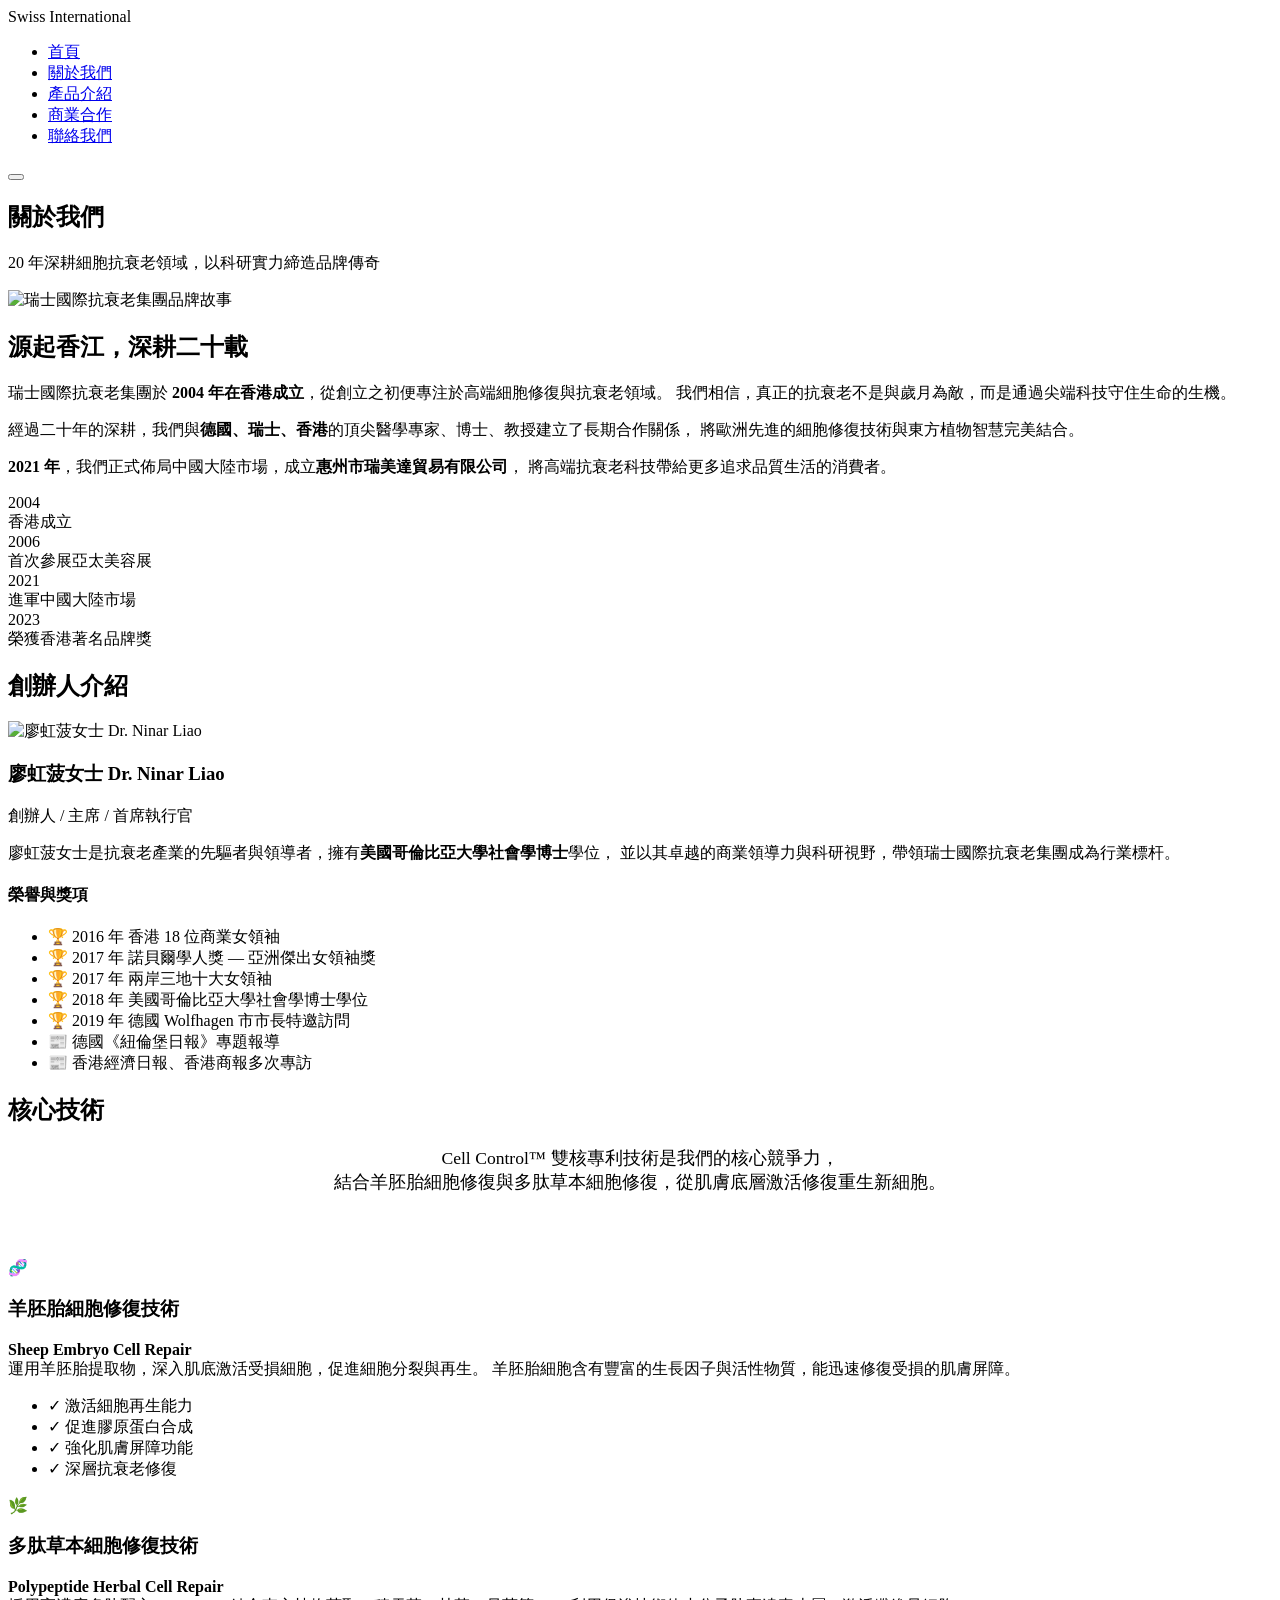
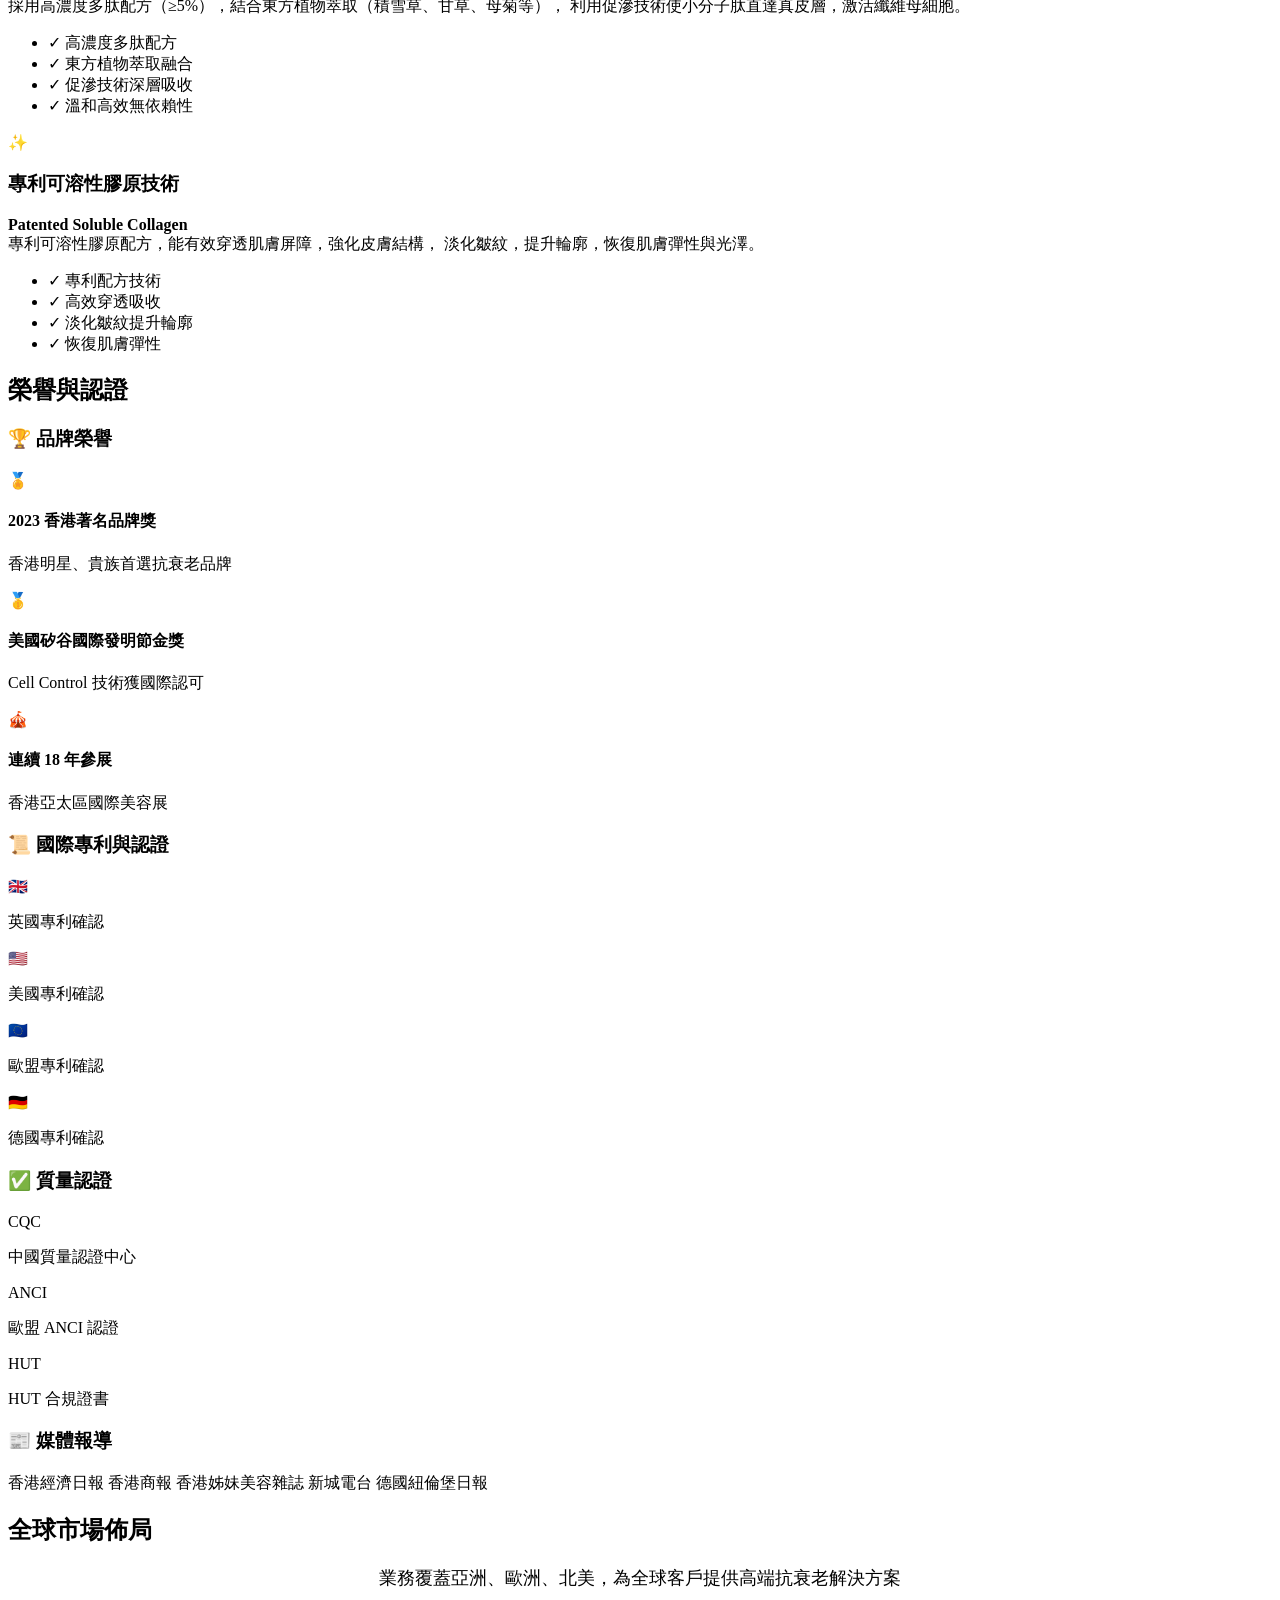
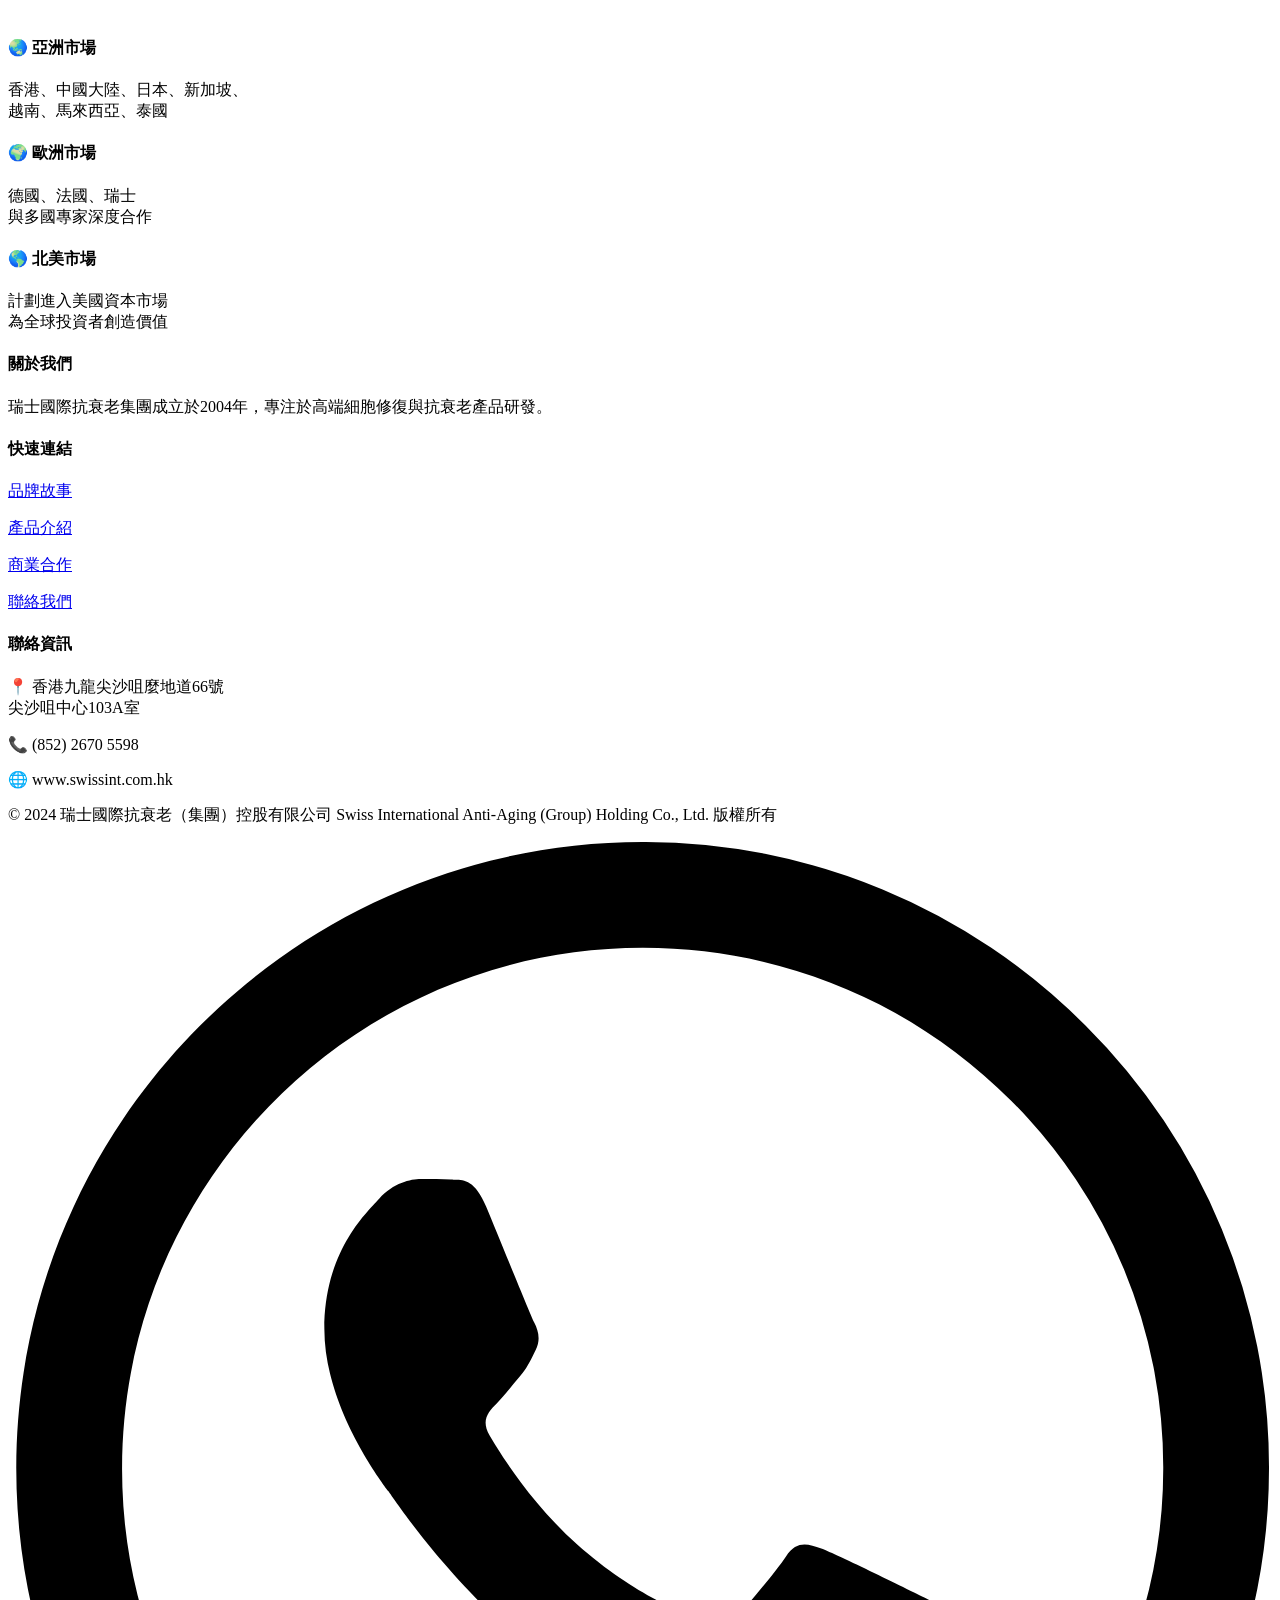
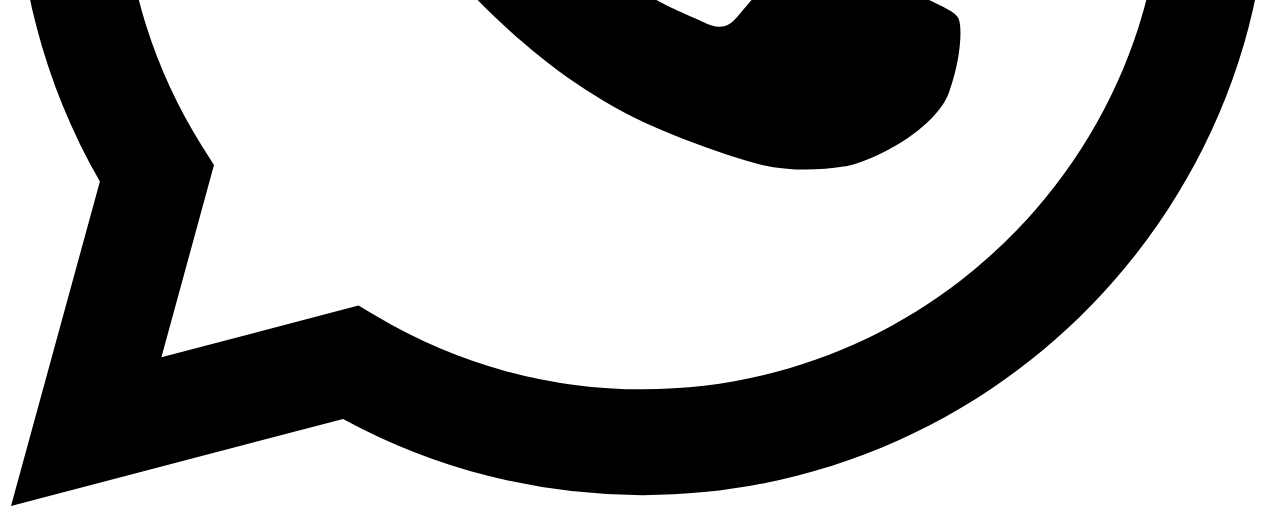
==== about.html @ dd895d12 "Add about.html" ====
<!DOCTYPE html>
<html lang="zh-Hant">
<head>
    <meta charset="UTF-8">
    <meta name="viewport" content="width=device-width, initial-scale=1.0">
    <meta name="description" content="瑞士國際抗衰老集團 - 品牌故事、創辦人介紹、核心技術與榮譽認證">
    <title>關於我們 | 瑞士國際抗衰老集團</title>
    
    <!-- Google Fonts -->
    <link rel="preconnect" href="https://fonts.googleapis.com">
    <link rel="preconnect" href="https://fonts.gstatic.com" crossorigin>
    <link href="https://fonts.googleapis.com/css2?family=Noto+Sans+TC:wght@300;400;500;600;700&family=Noto+Serif+TC:wght@300;400;500;600;700&display=swap" rel="stylesheet">
    
    <!-- Styles -->
    <link rel="stylesheet" href="css/style.css">
    <link rel="stylesheet" href="css/about.css">
</head>
<body>
    <!-- 頂部導航 -->
    <header class="header" id="header">
        <nav class="nav-container">
            <div class="logo">
                Swiss <span>International</span>
            </div>
            
            <ul class="nav-menu" id="navMenu">
                <li><a href="index.html">首頁</a></li>
                <li><a href="about.html" class="active">關於我們</a></li>
                <li><a href="products.html">產品介紹</a></li>
                <li><a href="partnership.html">商業合作</a></li>
                <li><a href="contact.html">聯絡我們</a></li>
            </ul>
            
            <button class="menu-toggle" id="menuToggle">
                <span></span>
                <span></span>
                <span></span>
            </button>
        </nav>
    </header>

    <!-- 頁面標題 -->
    <section class="page-header">
        <div class="container">
            <h1>關於我們</h1>
            <p>20 年深耕細胞抗衰老領域，以科研實力締造品牌傳奇</p>
        </div>
    </section>

    <!-- 品牌故事 -->
    <section class="brand-story section">
        <div class="container">
            <div class="story-grid">
                <div class="story-image">
                    <img src="images/product-set.jpg" alt="瑞士國際抗衰老集團品牌故事" style="width:100%;height:100%;object-fit:cover;display:block;">
                </div>
                
                <div class="story-content">
                    <h2>源起香江，深耕二十載</h2>
                    <p>
                        瑞士國際抗衰老集團於 <strong>2004 年在香港成立</strong>，從創立之初便專注於高端細胞修復與抗衰老領域。
                        我們相信，真正的抗衰老不是與歲月為敵，而是通過尖端科技守住生命的生機。
                    </p>
                    <p>
                        經過二十年的深耕，我們與<strong>德國、瑞士、香港</strong>的頂尖醫學專家、博士、教授建立了長期合作關係，
                        將歐洲先進的細胞修復技術與東方植物智慧完美結合。
                    </p>
                    <p>
                        <strong>2021 年</strong>，我們正式佈局中國大陸市場，成立<strong>惠州市瑞美達貿易有限公司</strong>，
                        將高端抗衰老科技帶給更多追求品質生活的消費者。
                    </p>
                    <div class="timeline">
                        <div class="timeline-item">
                            <div class="year">2004</div>
                            <div class="event">香港成立</div>
                        </div>
                        <div class="timeline-item">
                            <div class="year">2006</div>
                            <div class="event">首次參展亞太美容展</div>
                        </div>
                        <div class="timeline-item">
                            <div class="year">2021</div>
                            <div class="event">進軍中國大陸市場</div>
                        </div>
                        <div class="timeline-item">
                            <div class="year">2023</div>
                            <div class="event">榮獲香港著名品牌獎</div>
                        </div>
                    </div>
                </div>
            </div>
        </div>
    </section>

    <!-- 創辦人介紹 -->
    <section class="founder section" style="background: var(--color-white);">
        <div class="container">
            <h2 class="section-title">創辦人介紹</h2>
            
            <div class="founder-card card">
                <div class="founder-grid">
                    <div class="founder-image">
                        <img src="images/brand-exhibition.jpg" alt="廖虹菠女士 Dr. Ninar Liao" style="width:100%;height:100%;object-fit:cover;display:block;">
                    </div>
                    
                    <div class="founder-info">
                        <h3>廖虹菠女士 Dr. Ninar Liao</h3>
                        <p class="founder-title">創辦人 / 主席 / 首席執行官</p>
                        
                        <div class="founder-bio">
                            <p>
                                廖虹菠女士是抗衰老產業的先驅者與領導者，擁有<strong>美國哥倫比亞大學社會學博士</strong>學位，
                                並以其卓越的商業領導力與科研視野，帶領瑞士國際抗衰老集團成為行業標杆。
                            </p>
                        </div>
                        
                        <div class="honors-list">
                            <h4>榮譽與獎項</h4>
                            <ul>
                                <li>🏆 2016 年 香港 18 位商業女領袖</li>
                                <li>🏆 2017 年 諾貝爾學人獎 — 亞洲傑出女領袖獎</li>
                                <li>🏆 2017 年 兩岸三地十大女領袖</li>
                                <li>🏆 2018 年 美國哥倫比亞大學社會學博士學位</li>
                                <li>🏆 2019 年 德國 Wolfhagen 市市長特邀訪問</li>
                                <li>📰 德國《紐倫堡日報》專題報導</li>
                                <li>📰 香港經濟日報、香港商報多次專訪</li>
                            </ul>
                        </div>
                    </div>
                </div>
            </div>
        </div>
    </section>

    <!-- 核心技術 -->
    <section class="core-technology section">
        <div class="container">
            <h2 class="section-title">核心技術</h2>
            <p style="text-align: center; max-width: 900px; margin: 0 auto 4rem; font-size: 1.1rem; color: var(--color-text-light);">
                Cell Control™ 雙核專利技術是我們的核心競爭力，<br>
                結合羊胚胎細胞修復與多肽草本細胞修復，從肌膚底層激活修復重生新細胞。
            </p>
            
            <div class="tech-details">
                <div class="tech-item card">
                    <div class="tech-header">
                        <div class="tech-icon-large">🧬</div>
                        <h3>羊胚胎細胞修復技術</h3>
                    </div>
                    <div class="tech-description">
                        <p>
                            <strong>Sheep Embryo Cell Repair</strong><br>
                            運用羊胚胎提取物，深入肌底激活受損細胞，促進細胞分裂與再生。
                            羊胚胎細胞含有豐富的生長因子與活性物質，能迅速修復受損的肌膚屏障。
                        </p>
                        <ul class="feature-list">
                            <li>✓ 激活細胞再生能力</li>
                            <li>✓ 促進膠原蛋白合成</li>
                            <li>✓ 強化肌膚屏障功能</li>
                            <li>✓ 深層抗衰老修復</li>
                        </ul>
                    </div>
                </div>
                
                <div class="tech-item card">
                    <div class="tech-header">
                        <div class="tech-icon-large">🌿</div>
                        <h3>多肽草本細胞修復技術</h3>
                    </div>
                    <div class="tech-description">
                        <p>
                            <strong>Polypeptide Herbal Cell Repair</strong><br>
                            採用高濃度多肽配方（≥5%），結合東方植物萃取（積雪草、甘草、母菊等），
                            利用促滲技術使小分子肽直達真皮層，激活纖維母細胞。
                        </p>
                        <ul class="feature-list">
                            <li>✓ 高濃度多肽配方</li>
                            <li>✓ 東方植物萃取融合</li>
                            <li>✓ 促滲技術深層吸收</li>
                            <li>✓ 溫和高效無依賴性</li>
                        </ul>
                    </div>
                </div>
                
                <div class="tech-item card">
                    <div class="tech-header">
                        <div class="tech-icon-large">✨</div>
                        <h3>專利可溶性膠原技術</h3>
                    </div>
                    <div class="tech-description">
                        <p>
                            <strong>Patented Soluble Collagen</strong><br>
                            專利可溶性膠原配方，能有效穿透肌膚屏障，強化皮膚結構，
                            淡化皺紋，提升輪廓，恢復肌膚彈性與光澤。
                        </p>
                        <ul class="feature-list">
                            <li>✓ 專利配方技術</li>
                            <li>✓ 高效穿透吸收</li>
                            <li>✓ 淡化皺紋提升輪廓</li>
                            <li>✓ 恢復肌膚彈性</li>
                        </ul>
                    </div>
                </div>
            </div>
        </div>
    </section>

    <!-- 榮譽認證 -->
    <section class="certifications section" style="background: var(--color-white);">
        <div class="container">
            <h2 class="section-title">榮譽與認證</h2>
            
            <div class="cert-category">
                <h3>🏆 品牌榮譽</h3>
                <div class="grid grid-3">
                    <div class="cert-card card">
                        <div class="cert-icon">🏅</div>
                        <h4>2023 香港著名品牌獎</h4>
                        <p>香港明星、貴族首選抗衰老品牌</p>
                    </div>
                    <div class="cert-card card">
                        <div class="cert-icon">🥇</div>
                        <h4>美國矽谷國際發明節金獎</h4>
                        <p>Cell Control 技術獲國際認可</p>
                    </div>
                    <div class="cert-card card">
                        <div class="cert-icon">🎪</div>
                        <h4>連續 18 年參展</h4>
                        <p>香港亞太區國際美容展</p>
                    </div>
                </div>
            </div>
            
            <div class="cert-category">
                <h3>📜 國際專利與認證</h3>
                <div class="grid grid-4">
                    <div class="cert-badge">
                        <div class="badge-icon">🇬🇧</div>
                        <p>英國專利確認</p>
                    </div>
                    <div class="cert-badge">
                        <div class="badge-icon">🇺🇸</div>
                        <p>美國專利確認</p>
                    </div>
                    <div class="cert-badge">
                        <div class="badge-icon">🇪🇺</div>
                        <p>歐盟專利確認</p>
                    </div>
                    <div class="cert-badge">
                        <div class="badge-icon">🇩🇪</div>
                        <p>德國專利確認</p>
                    </div>
                </div>
            </div>
            
            <div class="cert-category">
                <h3>✅ 質量認證</h3>
                <div class="grid grid-3">
                    <div class="cert-badge">
                        <div class="badge-text">CQC</div>
                        <p>中國質量認證中心</p>
                    </div>
                    <div class="cert-badge">
                        <div class="badge-text">ANCI</div>
                        <p>歐盟 ANCI 認證</p>
                    </div>
                    <div class="cert-badge">
                        <div class="badge-text">HUT</div>
                        <p>HUT 合規證書</p>
                    </div>
                </div>
            </div>
            
            <div class="cert-category">
                <h3>📰 媒體報導</h3>
                <div class="media-coverage-list">
                    <span class="media-tag">香港經濟日報</span>
                    <span class="media-tag">香港商報</span>
                    <span class="media-tag">香港姊妹美容雜誌</span>
                    <span class="media-tag">新城電台</span>
                    <span class="media-tag">德國紐倫堡日報</span>
                </div>
            </div>
        </div>
    </section>

    <!-- 全球佈局 -->
    <section class="global-presence section">
        <div class="container">
            <h2 class="section-title">全球市場佈局</h2>
            <p style="text-align: center; max-width: 800px; margin: 0 auto 3rem; font-size: 1.1rem; color: var(--color-text-light);">
                業務覆蓋亞洲、歐洲、北美，為全球客戶提供高端抗衰老解決方案
            </p>
            
            <div class="regions-grid">
                <div class="region-card card">
                    <h4>🌏 亞洲市場</h4>
                    <p>香港、中國大陸、日本、新加坡、<br>越南、馬來西亞、泰國</p>
                </div>
                <div class="region-card card">
                    <h4>🌍 歐洲市場</h4>
                    <p>德國、法國、瑞士<br>與多國專家深度合作</p>
                </div>
                <div class="region-card card">
                    <h4>🌎 北美市場</h4>
                    <p>計劃進入美國資本市場<br>為全球投資者創造價值</p>
                </div>
            </div>
        </div>
    </section>

    <!-- 頁尾 -->
    <footer class="footer">
        <div class="container">
            <div class="footer-content">
                <div class="footer-column">
                    <h4>關於我們</h4>
                    <p>瑞士國際抗衰老集團成立於2004年，專注於高端細胞修復與抗衰老產品研發。</p>
                </div>
                
                <div class="footer-column">
                    <h4>快速連結</h4>
                    <p><a href="about.html">品牌故事</a></p>
                    <p><a href="products.html">產品介紹</a></p>
                    <p><a href="partnership.html">商業合作</a></p>
                    <p><a href="contact.html">聯絡我們</a></p>
                </div>
                
                <div class="footer-column">
                    <h4>聯絡資訊</h4>
                    <p>📍 香港九龍尖沙咀麼地道66號<br>尖沙咀中心103A室</p>
                    <p>📞 (852) 2670 5598</p>
                    <p>🌐 www.swissint.com.hk</p>
                </div>
            </div>
            
            <div class="footer-bottom">
                <p>&copy; 2024 瑞士國際抗衰老（集團）控股有限公司 Swiss International Anti-Aging (Group) Holding Co., Ltd. 版權所有</p>
            </div>
        </div>
    </footer>

    <!-- WhatsApp 浮動按鈕 -->
    <a href="https://wa.me/85226705598" target="_blank" class="whatsapp-float" title="WhatsApp 聯絡我們">
        <svg xmlns="http://www.w3.org/2000/svg" viewBox="0 0 24 24">
            <path d="M17.472 14.382c-.297-.149-1.758-.867-2.03-.967-.273-.099-.471-.148-.67.15-.197.297-.767.966-.94 1.164-.173.199-.347.223-.644.075-.297-.15-1.255-.463-2.39-1.475-.883-.788-1.48-1.761-1.653-2.059-.173-.297-.018-.458.13-.606.134-.133.298-.347.446-.52.149-.174.198-.298.298-.497.099-.198.05-.371-.025-.52-.075-.149-.669-1.612-.916-2.207-.242-.579-.487-.5-.669-.51-.173-.008-.371-.01-.57-.01-.198 0-.52.074-.792.372-.272.297-1.04 1.016-1.04 2.479 0 1.462 1.065 2.875 1.213 3.074.149.198 2.096 3.2 5.077 4.487.709.306 1.262.489 1.694.625.712.227 1.36.195 1.871.118.571-.085 1.758-.719 2.006-1.413.248-.694.248-1.289.173-1.413-.074-.124-.272-.198-.57-.347m-5.421 7.403h-.004a9.87 9.87 0 01-5.031-1.378l-.361-.214-3.741.982.998-3.648-.235-.374a9.86 9.86 0 01-1.51-5.26c.001-5.45 4.436-9.884 9.888-9.884 2.64 0 5.122 1.03 6.988 2.898a9.825 9.825 0 012.893 6.994c-.003 5.45-4.437 9.884-9.885 9.884m8.413-18.297A11.815 11.815 0 0012.05 0C5.495 0 .16 5.335.157 11.892c0 2.096.547 4.142 1.588 5.945L.057 24l6.305-1.654a11.882 11.882 0 005.683 1.448h.005c6.554 0 11.890-5.335 11.893-11.893a11.821 11.821 0 00-3.48-8.413Z"/>
        </svg>
    </a>

    <!-- JavaScript -->
    <script src="js/main.js"></script>
</body>
</html>
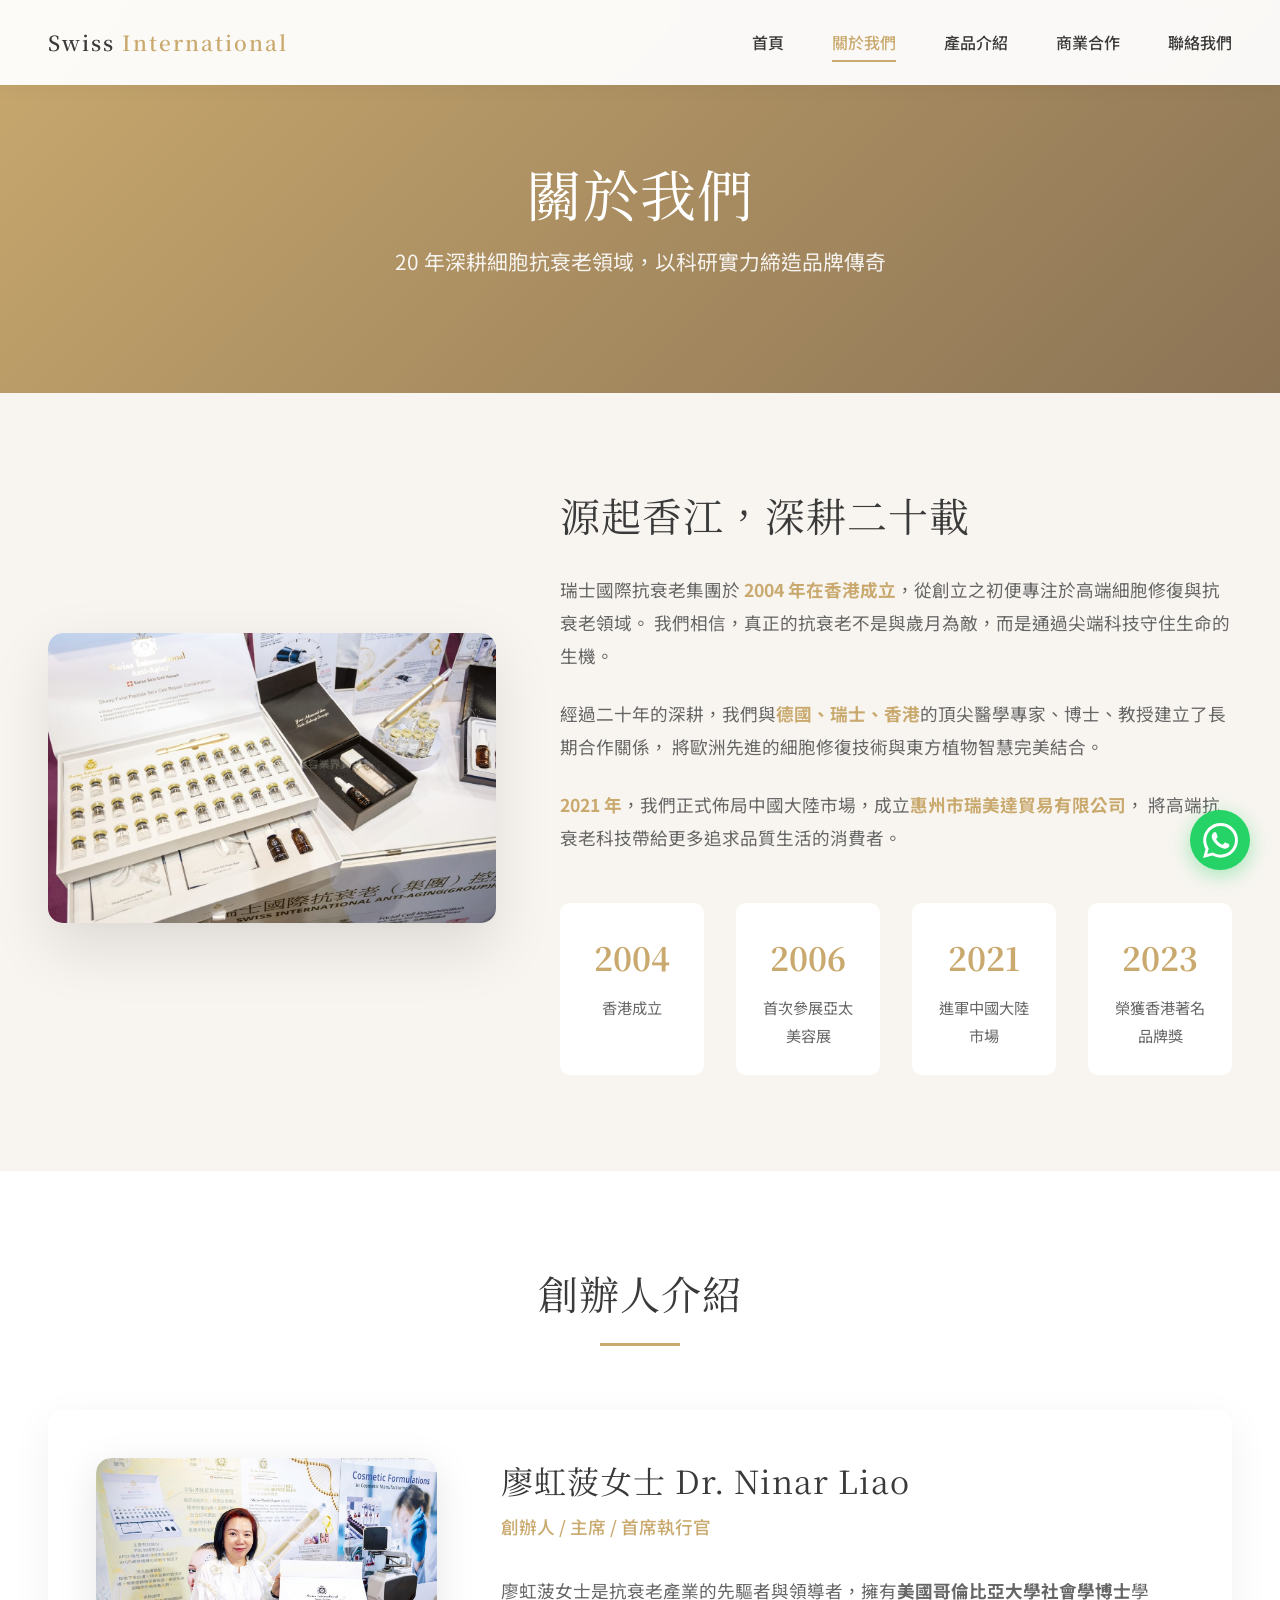
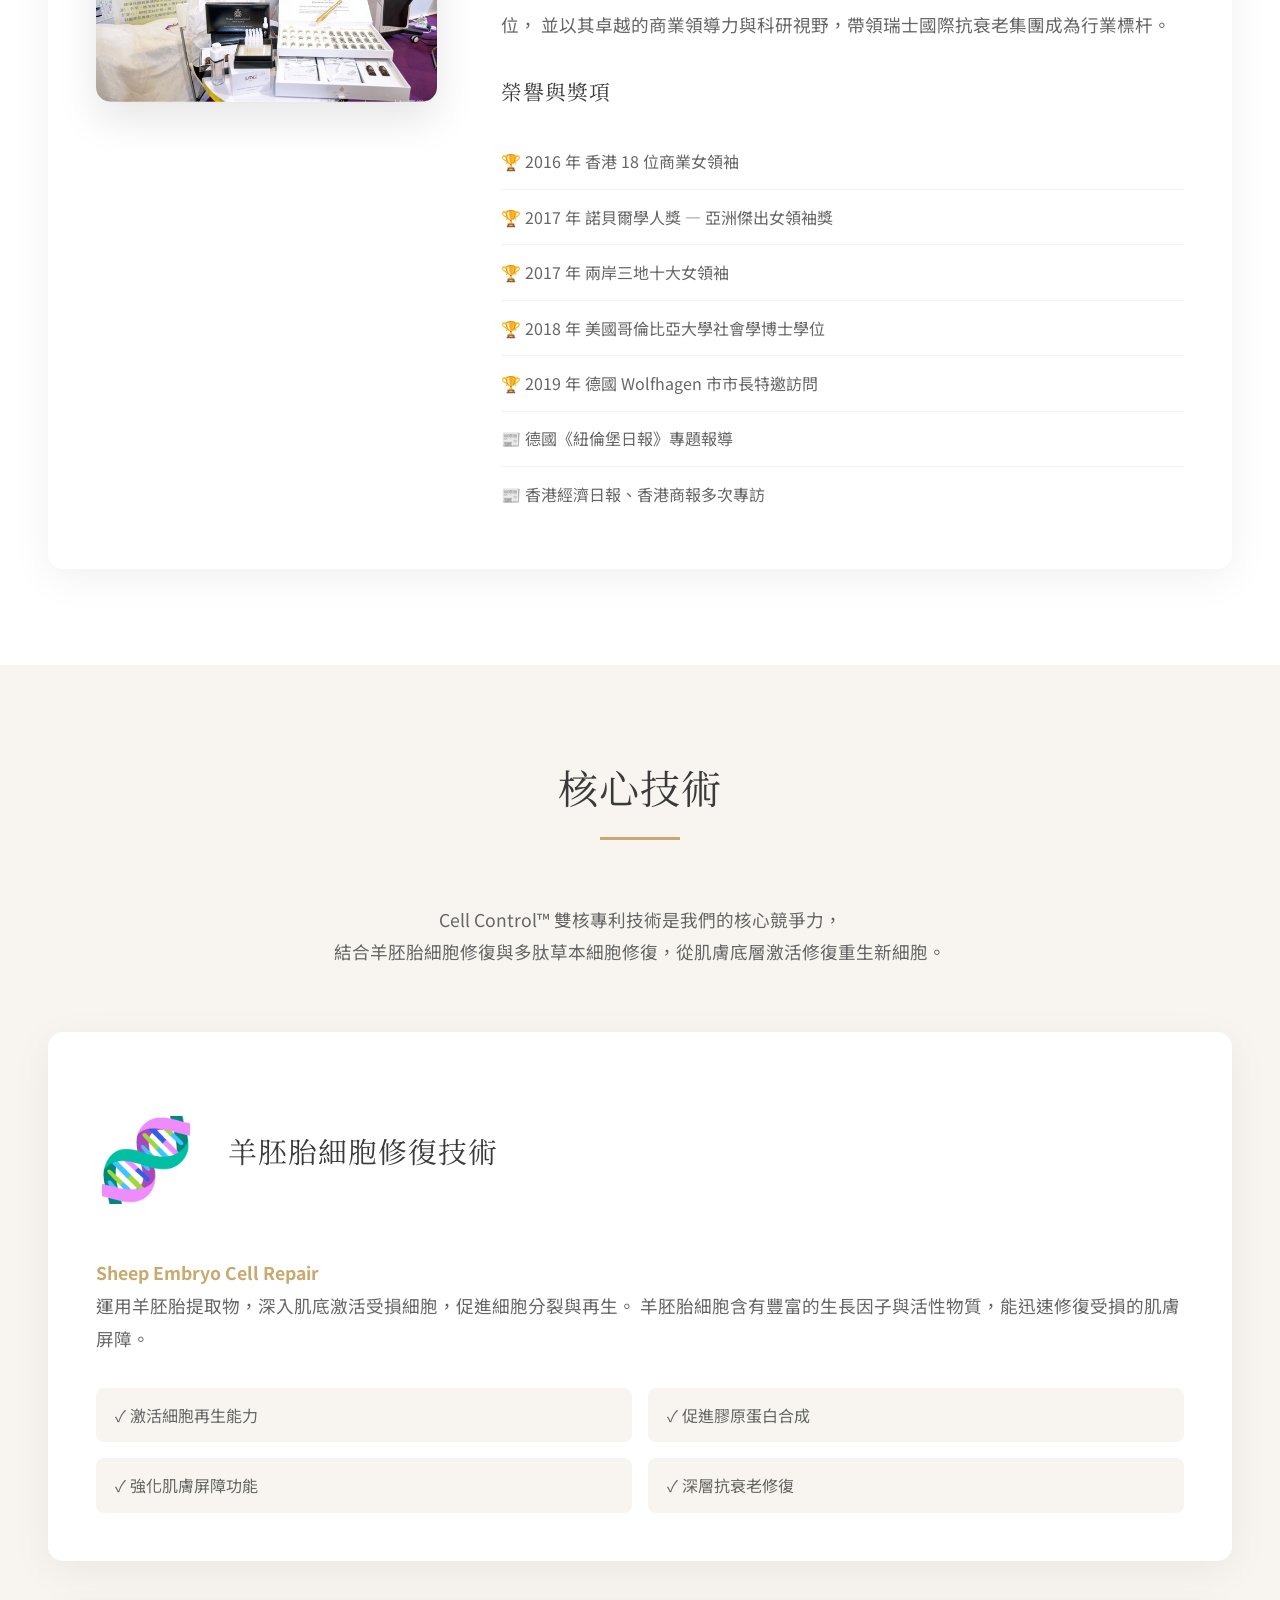
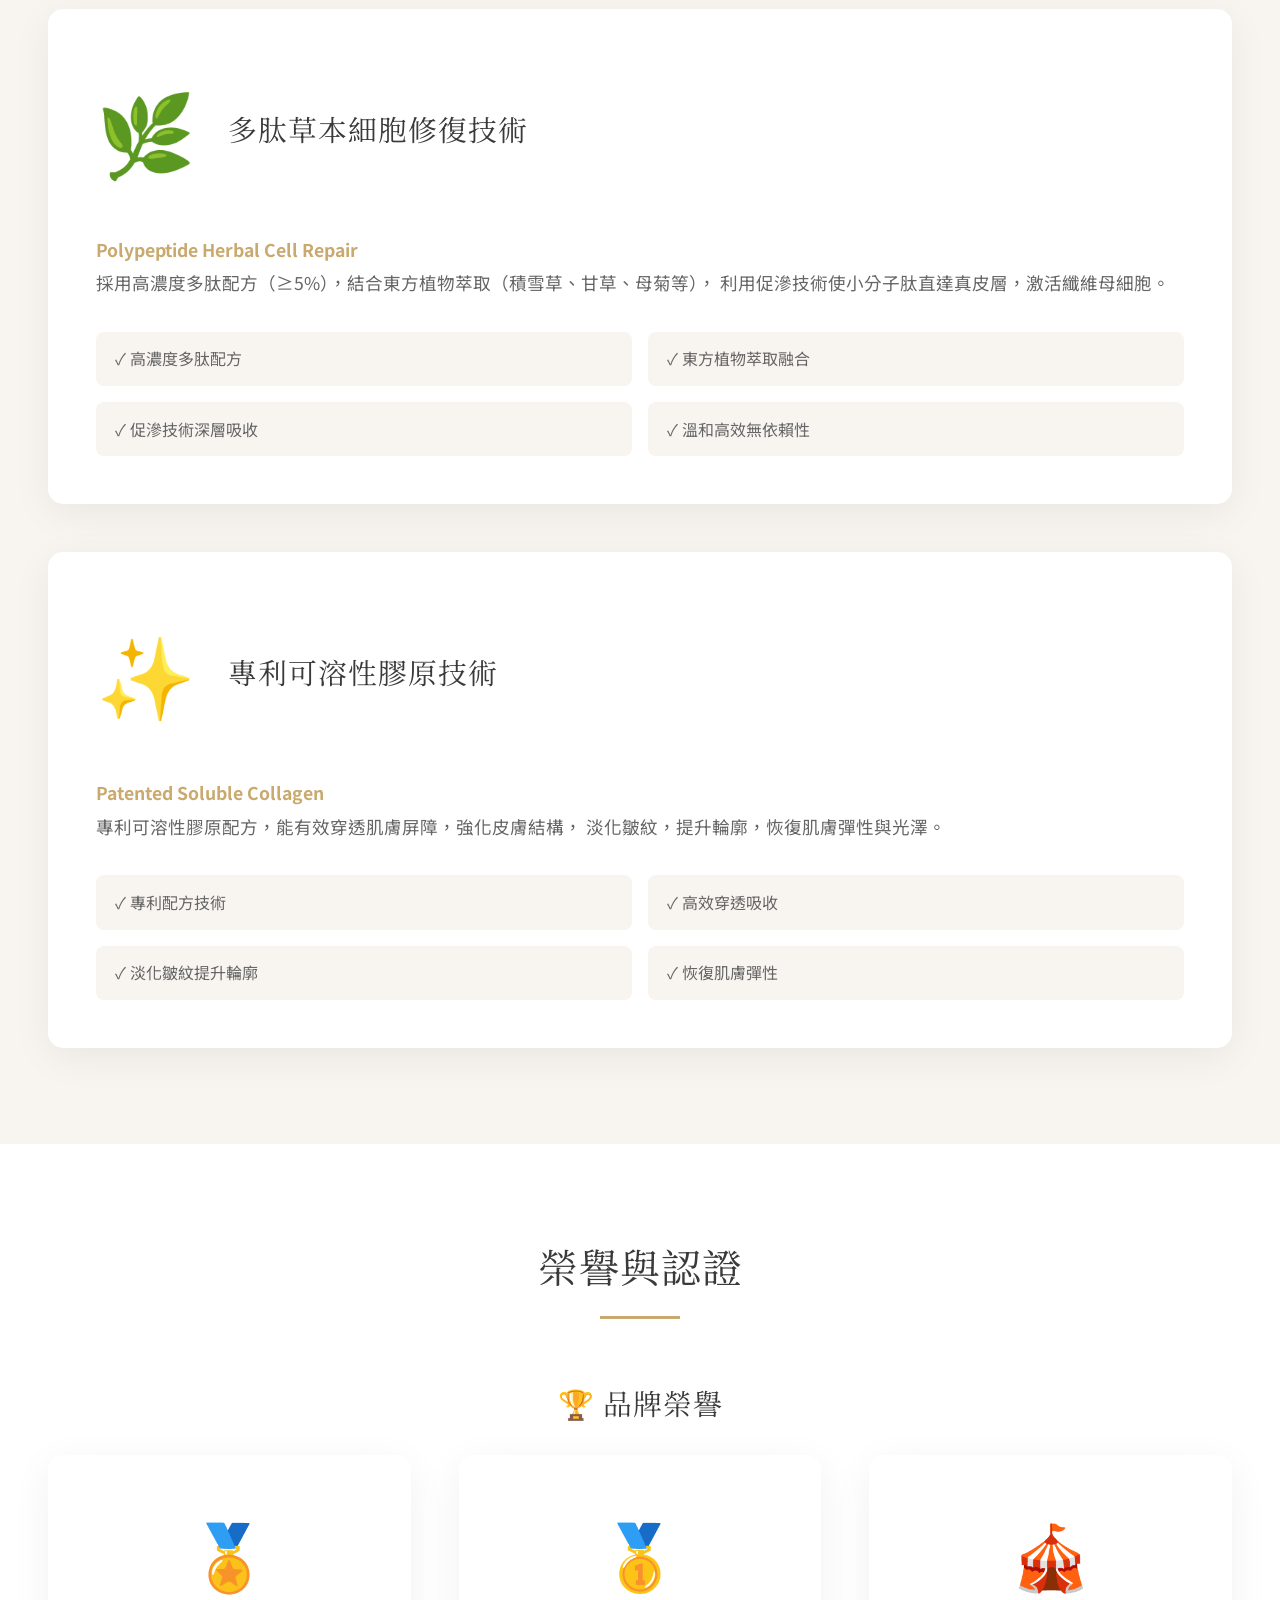
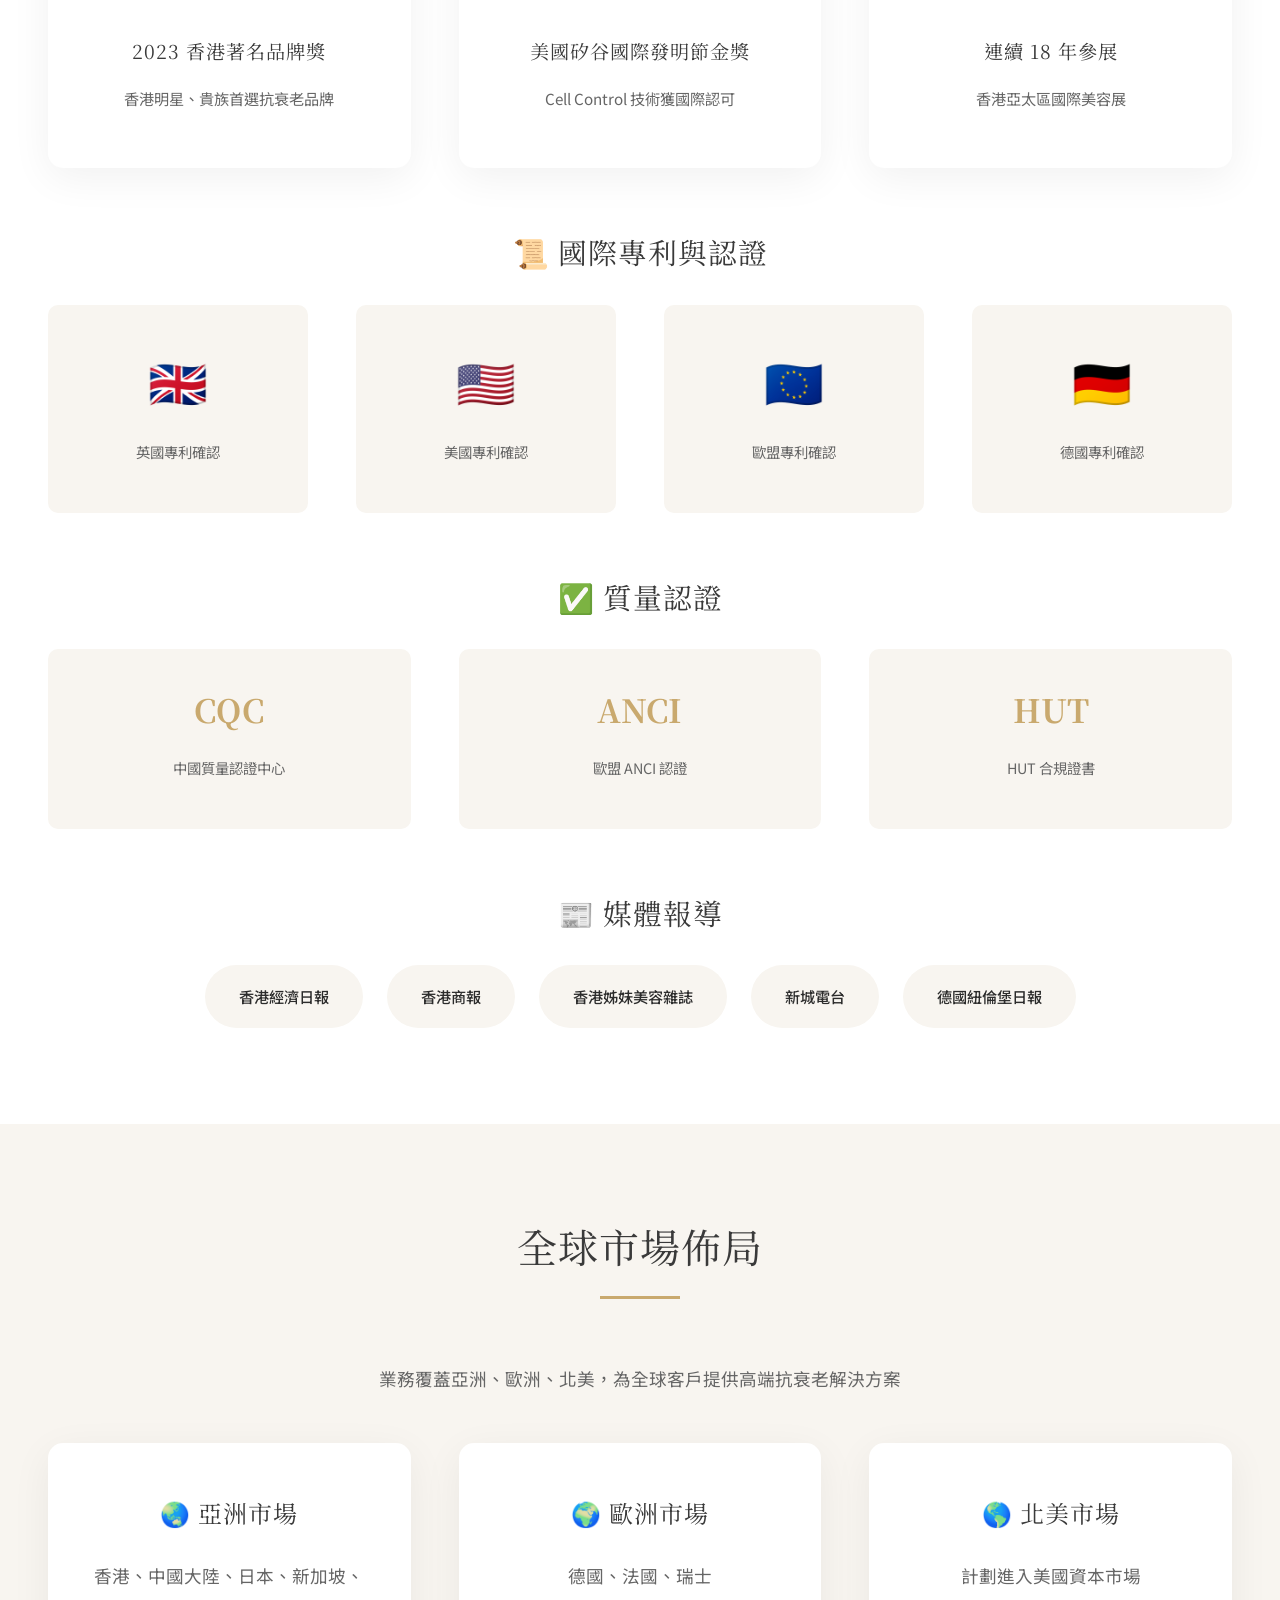
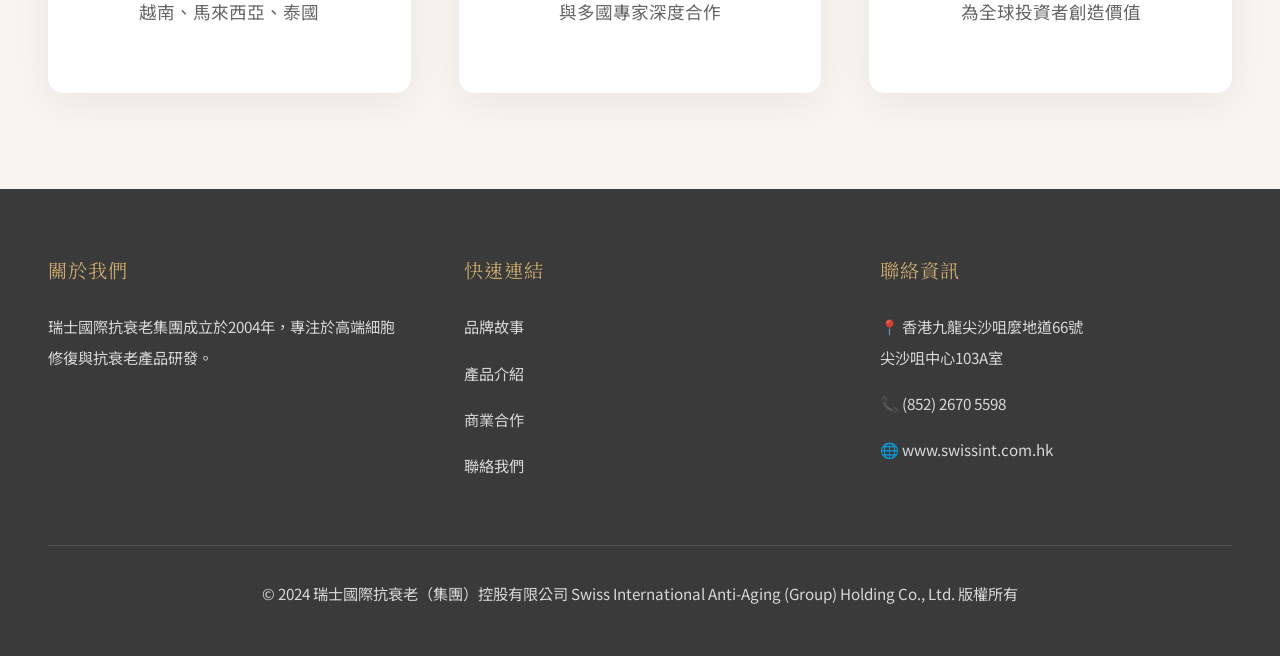
==== commit b57d45e9: "chore: add about.html" ====
--- a/about.html
+++ b/about.html
@@ -52,7 +52,7 @@
         <div class="container">
             <div class="story-grid">
                 <div class="story-image">
-                    <img src="images/product-set.jpg" alt="瑞士國際抗衰老集團品牌故事" style="width:100%;height:100%;object-fit:cover;display:block;">
+                    <img src="images/product-set.jpg" alt="瑞士國際抗衰老集團展覽產品" style="width:100%;height:100%;object-fit:cover;border-radius:15px;box-shadow:0 20px 60px rgba(0,0,0,.12)">
                 </div>
                 
                 <div class="story-content">
@@ -100,7 +100,7 @@
             <div class="founder-card card">
                 <div class="founder-grid">
                     <div class="founder-image">
-                        <img src="images/brand-exhibition.jpg" alt="廖虹菠女士 Dr. Ninar Liao" style="width:100%;height:100%;object-fit:cover;display:block;">
+                        <img src="images/brand-exhibition.jpg" alt="廠费菠女士 Dr. Ninar Liao" style="width:100%;height:100%;object-fit:cover;object-position:center top;border-radius:15px;box-shadow:0 10px 40px rgba(0,0,0,.12)">
                     </div>
                     
                     <div class="founder-info">
--- a/css/style.css
+++ b/css/style.css
@@ -0,0 +1,457 @@
+/* ========================================
+   瑞士國際抗衰老集團 - 全域樣式
+   高端奢華風格 - 象牙白、香檳金、深霧灰
+======================================== */
+
+/* 基礎變數 */
+:root {
+  --color-primary: #C9A96E; /* 香檳金 */
+  --color-secondary: #3A3A3A; /* 深霧灰 */
+  --color-background: #F8F5F0; /* 象牙白 */
+  --color-white: #FFFFFF;
+  --color-text-dark: #2C2C2C;
+  --color-text-light: #666666;
+  --color-accent: #8B7355;
+  
+  --font-primary: 'Noto Serif TC', 'Times New Roman', serif;
+  --font-secondary: 'Noto Sans TC', 'Arial', sans-serif;
+  
+  --transition: all 0.3s ease;
+}
+
+/* 重置與基礎樣式 */
+* {
+  margin: 0;
+  padding: 0;
+  box-sizing: border-box;
+}
+
+body {
+  font-family: var(--font-secondary);
+  color: var(--color-text-dark);
+  background-color: var(--color-background);
+  line-height: 1.8;
+  overflow-x: hidden;
+}
+
+html {
+  scroll-behavior: smooth;
+}
+
+/* 排版 */
+h1, h2, h3, h4, h5, h6 {
+  font-family: var(--font-primary);
+  font-weight: 400;
+  color: var(--color-secondary);
+  letter-spacing: 1px;
+}
+
+h1 { font-size: 3.5rem; line-height: 1.2; }
+h2 { font-size: 2.5rem; line-height: 1.3; margin-bottom: 2rem; }
+h3 { font-size: 1.8rem; line-height: 1.4; }
+h4 { font-size: 1.4rem; }
+
+p {
+  font-size: 1.1rem;
+  color: var(--color-text-light);
+  margin-bottom: 1rem;
+}
+
+a {
+  text-decoration: none;
+  color: inherit;
+  transition: var(--transition);
+}
+
+/* 頂部導航 */
+.header {
+  position: fixed;
+  top: 0;
+  left: 0;
+  width: 100%;
+  z-index: 1000;
+  background: rgba(255, 255, 255, 0.95);
+  backdrop-filter: blur(10px);
+  box-shadow: 0 2px 20px rgba(0, 0, 0, 0.05);
+  transition: var(--transition);
+}
+
+.header.scrolled {
+  box-shadow: 0 4px 30px rgba(0, 0, 0, 0.1);
+}
+
+.nav-container {
+  max-width: 1400px;
+  margin: 0 auto;
+  padding: 1.5rem 3rem;
+  display: flex;
+  justify-content: space-between;
+  align-items: center;
+}
+
+.logo {
+  font-size: 1.3rem;
+  font-weight: 600;
+  color: var(--color-secondary);
+  letter-spacing: 2px;
+  font-family: var(--font-primary);
+}
+
+.logo span {
+  color: var(--color-primary);
+}
+
+.nav-menu {
+  display: flex;
+  list-style: none;
+  gap: 3rem;
+}
+
+.nav-menu a {
+  font-size: 1rem;
+  color: var(--color-secondary);
+  font-weight: 500;
+  position: relative;
+  padding: 0.5rem 0;
+}
+
+.nav-menu a:hover,
+.nav-menu a.active {
+  color: var(--color-primary);
+}
+
+.nav-menu a::after {
+  content: '';
+  position: absolute;
+  bottom: 0;
+  left: 0;
+  width: 0;
+  height: 2px;
+  background: var(--color-primary);
+  transition: var(--transition);
+}
+
+.nav-menu a:hover::after,
+.nav-menu a.active::after {
+  width: 100%;
+}
+
+/* 手機選單按鈕 */
+.menu-toggle {
+  display: none;
+  flex-direction: column;
+  gap: 5px;
+  cursor: pointer;
+  background: none;
+  border: none;
+  padding: 0.5rem;
+}
+
+.menu-toggle span {
+  width: 28px;
+  height: 3px;
+  background: var(--color-secondary);
+  border-radius: 2px;
+  transition: var(--transition);
+}
+
+/* 容器與區塊 */
+.container {
+  max-width: 1400px;
+  margin: 0 auto;
+  padding: 0 3rem;
+}
+
+.section {
+  padding: 6rem 0;
+}
+
+.section-title {
+  text-align: center;
+  margin-bottom: 4rem;
+}
+
+.section-title::after {
+  content: '';
+  display: block;
+  width: 80px;
+  height: 3px;
+  background: var(--color-primary);
+  margin: 1.5rem auto 0;
+}
+
+/* 按鈕樣式 */
+.btn {
+  display: inline-block;
+  padding: 1rem 3rem;
+  font-size: 1rem;
+  font-weight: 500;
+  text-align: center;
+  border-radius: 50px;
+  cursor: pointer;
+  transition: var(--transition);
+  border: 2px solid transparent;
+  letter-spacing: 1px;
+}
+
+.btn-primary {
+  background: var(--color-primary);
+  color: var(--color-white);
+  border-color: var(--color-primary);
+}
+
+.btn-primary:hover {
+  background: var(--color-accent);
+  border-color: var(--color-accent);
+  transform: translateY(-3px);
+  box-shadow: 0 10px 30px rgba(201, 169, 110, 0.3);
+}
+
+.btn-outline {
+  background: transparent;
+  color: var(--color-secondary);
+  border-color: var(--color-secondary);
+}
+
+.btn-outline:hover {
+  background: var(--color-secondary);
+  color: var(--color-white);
+  transform: translateY(-3px);
+}
+
+.btn-large {
+  padding: 1.3rem 4rem;
+  font-size: 1.1rem;
+}
+
+/* 卡片樣式 */
+.card {
+  background: var(--color-white);
+  padding: 2.5rem;
+  border-radius: 15px;
+  box-shadow: 0 10px 40px rgba(0, 0, 0, 0.06);
+  transition: var(--transition);
+}
+
+.card:hover {
+  transform: translateY(-8px);
+  box-shadow: 0 20px 60px rgba(0, 0, 0, 0.1);
+}
+
+/* 網格系統 */
+.grid {
+  display: grid;
+  gap: 3rem;
+}
+
+.grid-2 { grid-template-columns: repeat(2, 1fr); }
+.grid-3 { grid-template-columns: repeat(3, 1fr); }
+.grid-4 { grid-template-columns: repeat(4, 1fr); }
+
+/* 頁尾 */
+.footer {
+  background: var(--color-secondary);
+  color: var(--color-white);
+  padding: 4rem 0 2rem;
+}
+
+.footer-content {
+  display: grid;
+  grid-template-columns: repeat(3, 1fr);
+  gap: 4rem;
+  margin-bottom: 3rem;
+}
+
+.footer h4 {
+  color: var(--color-primary);
+  margin-bottom: 1.5rem;
+  font-size: 1.2rem;
+}
+
+.footer p,
+.footer a {
+  color: rgba(255, 255, 255, 0.8);
+  font-size: 0.95rem;
+  line-height: 2;
+}
+
+.footer a:hover {
+  color: var(--color-primary);
+}
+
+.footer-bottom {
+  text-align: center;
+  padding-top: 2rem;
+  border-top: 1px solid rgba(255, 255, 255, 0.1);
+  color: rgba(255, 255, 255, 0.6);
+  font-size: 0.9rem;
+}
+
+/* WhatsApp 浮動按鈕 */
+.whatsapp-float {
+  position: fixed;
+  bottom: 30px;
+  right: 30px;
+  width: 60px;
+  height: 60px;
+  background: #25D366;
+  border-radius: 50%;
+  display: flex;
+  align-items: center;
+  justify-content: center;
+  box-shadow: 0 5px 20px rgba(37, 211, 102, 0.4);
+  z-index: 999;
+  cursor: pointer;
+  transition: var(--transition);
+}
+
+.whatsapp-float:hover {
+  transform: scale(1.1);
+  box-shadow: 0 8px 30px rgba(37, 211, 102, 0.5);
+}
+
+.whatsapp-float svg {
+  width: 35px;
+  height: 35px;
+  fill: white;
+}
+
+/* 響應式設計 - 平板 */
+@media (max-width: 1024px) {
+  .nav-container {
+    padding: 1.2rem 2rem;
+  }
+  
+  .container {
+    padding: 0 2rem;
+  }
+  
+  h1 { font-size: 2.8rem; }
+  h2 { font-size: 2rem; }
+  
+  .grid-3,
+  .grid-4 {
+    grid-template-columns: repeat(2, 1fr);
+  }
+  
+  .footer-content {
+    grid-template-columns: 1fr;
+    gap: 2rem;
+  }
+}
+
+/* 響應式設計 - 手機 */
+@media (max-width: 768px) {
+  .menu-toggle {
+    display: flex;
+  }
+  
+  .nav-menu {
+    position: fixed;
+    top: 80px;
+    right: -100%;
+    width: 100%;
+    max-width: 300px;
+    height: calc(100vh - 80px);
+    background: var(--color-white);
+    flex-direction: column;
+    padding: 2rem;
+    gap: 0;
+    box-shadow: -5px 0 20px rgba(0, 0, 0, 0.1);
+    transition: var(--transition);
+  }
+  
+  .nav-menu.active {
+    right: 0;
+  }
+  
+  .nav-menu li {
+    margin-bottom: 1.5rem;
+  }
+  
+  .nav-menu a {
+    font-size: 1.1rem;
+  }
+  
+  h1 { font-size: 2rem; }
+  h2 { font-size: 1.6rem; }
+  
+  .section {
+    padding: 4rem 0;
+  }
+  
+  .container {
+    padding: 0 1.5rem;
+  }
+  
+  .grid-2,
+  .grid-3,
+  .grid-4 {
+    grid-template-columns: 1fr;
+  }
+  
+  .btn {
+    padding: 0.9rem 2.5rem;
+  }
+  
+  .whatsapp-float {
+    width: 50px;
+    height: 50px;
+    bottom: 20px;
+    right: 20px;
+  }
+  
+  .whatsapp-float svg {
+    width: 28px;
+    height: 28px;
+  }
+}
+
+/* 動畫效果 */
+@keyframes fadeInUp {
+  from {
+    opacity: 0;
+    transform: translateY(30px);
+  }
+  to {
+    opacity: 1;
+    transform: translateY(0);
+  }
+}
+
+.fade-in-up {
+  animation: fadeInUp 0.8s ease forwards;
+}
+
+/* 載入動畫 */
+.loading {
+  position: fixed;
+  top: 0;
+  left: 0;
+  width: 100%;
+  height: 100%;
+  background: var(--color-background);
+  display: flex;
+  align-items: center;
+  justify-content: center;
+  z-index: 9999;
+  transition: opacity 0.5s ease;
+}
+
+.loading.hide {
+  opacity: 0;
+  pointer-events: none;
+}
+
+.loading-spinner {
+  width: 50px;
+  height: 50px;
+  border: 4px solid rgba(201, 169, 110, 0.2);
+  border-top-color: var(--color-primary);
+  border-radius: 50%;
+  animation: spin 1s linear infinite;
+}
+
+@keyframes spin {
+  to { transform: rotate(360deg); }
+}
--- a/css/about.css
+++ b/css/about.css
@@ -0,0 +1,406 @@
+/* ========================================
+   關於我們頁面樣式
+======================================== */
+
+/* 頁面標題 */
+.page-header {
+  padding: 10rem 0 6rem;
+  background: linear-gradient(135deg, var(--color-primary) 0%, var(--color-accent) 100%);
+  text-align: center;
+  color: var(--color-white);
+}
+
+.page-header h1 {
+  color: var(--color-white);
+  font-size: 3.5rem;
+  margin-bottom: 1rem;
+}
+
+.page-header p {
+  font-size: 1.3rem;
+  color: rgba(255, 255, 255, 0.9);
+}
+
+/* 品牌故事 */
+.brand-story {
+  background: var(--color-background);
+}
+
+.story-grid {
+  display: grid;
+  grid-template-columns: 1fr 1.5fr;
+  gap: 4rem;
+  align-items: center;
+}
+
+.story-image {
+  border-radius: 15px;
+  overflow: hidden;
+  box-shadow: 0 20px 60px rgba(0, 0, 0, 0.1);
+}
+
+.image-placeholder {
+  width: 100%;
+  aspect-ratio: 4/5;
+  background: var(--color-white);
+}
+
+.image-placeholder svg {
+  width: 100%;
+  height: 100%;
+}
+
+.story-content h2 {
+  margin-bottom: 2rem;
+  color: var(--color-secondary);
+}
+
+.story-content p {
+  margin-bottom: 1.5rem;
+  line-height: 1.9;
+}
+
+.story-content strong {
+  color: var(--color-primary);
+}
+
+/* 時間軸 */
+.timeline {
+  display: grid;
+  grid-template-columns: repeat(4, 1fr);
+  gap: 2rem;
+  margin-top: 3rem;
+}
+
+.timeline-item {
+  text-align: center;
+  padding: 1.5rem;
+  background: var(--color-white);
+  border-radius: 10px;
+  border: 2px solid transparent;
+  transition: var(--transition);
+}
+
+.timeline-item:hover {
+  border-color: var(--color-primary);
+  transform: translateY(-5px);
+}
+
+.year {
+  font-size: 2rem;
+  font-weight: 700;
+  color: var(--color-primary);
+  margin-bottom: 0.5rem;
+  font-family: var(--font-primary);
+}
+
+.event {
+  font-size: 0.95rem;
+  color: var(--color-text-light);
+}
+
+/* 創辦人 */
+.founder-card {
+  padding: 3rem;
+}
+
+.founder-grid {
+  display: grid;
+  grid-template-columns: 1fr 2fr;
+  gap: 4rem;
+  align-items: start;
+}
+
+.founder-image {
+  border-radius: 15px;
+  overflow: hidden;
+  box-shadow: 0 10px 40px rgba(0, 0, 0, 0.1);
+}
+
+.founder-info h3 {
+  font-size: 2rem;
+  margin-bottom: 0.5rem;
+  color: var(--color-secondary);
+}
+
+.founder-title {
+  font-size: 1.1rem;
+  color: var(--color-primary);
+  margin-bottom: 2rem;
+  font-weight: 500;
+}
+
+.founder-bio {
+  margin-bottom: 2rem;
+}
+
+.founder-bio p {
+  line-height: 1.9;
+}
+
+.honors-list h4 {
+  font-size: 1.3rem;
+  margin-bottom: 1.5rem;
+  color: var(--color-secondary);
+}
+
+.honors-list ul {
+  list-style: none;
+}
+
+.honors-list li {
+  padding: 0.8rem 0;
+  color: var(--color-text-light);
+  border-bottom: 1px solid rgba(0, 0, 0, 0.05);
+}
+
+.honors-list li:last-child {
+  border-bottom: none;
+}
+
+/* 核心技術 */
+.core-technology {
+  background: var(--color-background);
+}
+
+.tech-details {
+  display: grid;
+  gap: 3rem;
+}
+
+.tech-item {
+  padding: 3rem;
+}
+
+.tech-header {
+  display: flex;
+  align-items: center;
+  gap: 2rem;
+  margin-bottom: 2rem;
+}
+
+.tech-icon-large {
+  font-size: 5rem;
+  flex-shrink: 0;
+}
+
+.tech-header h3 {
+  font-size: 1.8rem;
+  color: var(--color-secondary);
+}
+
+.tech-description p {
+  margin-bottom: 1.5rem;
+  line-height: 1.9;
+}
+
+.tech-description strong {
+  color: var(--color-primary);
+  font-size: 1.1rem;
+}
+
+.feature-list {
+  list-style: none;
+  display: grid;
+  grid-template-columns: repeat(2, 1fr);
+  gap: 1rem;
+  margin-top: 2rem;
+}
+
+.feature-list li {
+  padding: 0.8rem 1.2rem;
+  background: var(--color-background);
+  border-radius: 8px;
+  color: var(--color-text-light);
+}
+
+/* 榮譽認證 */
+.cert-category {
+  margin-bottom: 4rem;
+}
+
+.cert-category:last-child {
+  margin-bottom: 0;
+}
+
+.cert-category > h3 {
+  font-size: 1.8rem;
+  margin-bottom: 2rem;
+  color: var(--color-secondary);
+  text-align: center;
+}
+
+.cert-card {
+  text-align: center;
+  padding: 2.5rem;
+}
+
+.cert-icon {
+  font-size: 4rem;
+  margin-bottom: 1.5rem;
+}
+
+.cert-card h4 {
+  margin-bottom: 1rem;
+  color: var(--color-secondary);
+  font-size: 1.2rem;
+}
+
+.cert-card p {
+  color: var(--color-text-light);
+  font-size: 0.95rem;
+}
+
+.cert-badge {
+  text-align: center;
+  padding: 2rem;
+  background: var(--color-background);
+  border-radius: 10px;
+  transition: var(--transition);
+}
+
+.cert-badge:hover {
+  background: var(--color-white);
+  transform: translateY(-5px);
+  box-shadow: 0 10px 30px rgba(0, 0, 0, 0.08);
+}
+
+.badge-icon {
+  font-size: 3rem;
+  margin-bottom: 1rem;
+}
+
+.badge-text {
+  font-size: 2rem;
+  font-weight: 700;
+  color: var(--color-primary);
+  margin-bottom: 1rem;
+  font-family: var(--font-primary);
+}
+
+.cert-badge p {
+  font-size: 0.9rem;
+  color: var(--color-text-light);
+}
+
+.media-coverage-list {
+  display: flex;
+  justify-content: center;
+  flex-wrap: wrap;
+  gap: 1.5rem;
+  margin-top: 2rem;
+}
+
+.media-tag {
+  display: inline-block;
+  padding: 1rem 2rem;
+  background: var(--color-background);
+  border-radius: 50px;
+  color: var(--color-text-dark);
+  font-size: 0.95rem;
+  font-weight: 500;
+  transition: var(--transition);
+  border: 2px solid transparent;
+}
+
+.media-tag:hover {
+  border-color: var(--color-primary);
+  color: var(--color-primary);
+}
+
+/* 全球佈局 */
+.global-presence {
+  background: var(--color-background);
+}
+
+.regions-grid {
+  display: grid;
+  grid-template-columns: repeat(3, 1fr);
+  gap: 3rem;
+}
+
+.region-card {
+  text-align: center;
+  padding: 3rem 2rem;
+}
+
+.region-card h4 {
+  font-size: 1.5rem;
+  margin-bottom: 1.5rem;
+  color: var(--color-secondary);
+}
+
+.region-card p {
+  line-height: 2;
+  color: var(--color-text-light);
+}
+
+/* 響應式 - 平板 */
+@media (max-width: 1024px) {
+  .page-header {
+    padding: 8rem 0 5rem;
+  }
+  
+  .page-header h1 {
+    font-size: 2.8rem;
+  }
+  
+  .story-grid,
+  .founder-grid {
+    grid-template-columns: 1fr;
+    gap: 3rem;
+  }
+  
+  .timeline {
+    grid-template-columns: repeat(2, 1fr);
+  }
+  
+  .feature-list {
+    grid-template-columns: 1fr;
+  }
+  
+  .regions-grid {
+    grid-template-columns: 1fr;
+  }
+}
+
+/* 響應式 - 手機 */
+@media (max-width: 768px) {
+  .page-header {
+    padding: 7rem 0 4rem;
+  }
+  
+  .page-header h1 {
+    font-size: 2rem;
+  }
+  
+  .page-header p {
+    font-size: 1.1rem;
+  }
+  
+  .timeline {
+    grid-template-columns: 1fr;
+  }
+  
+  .founder-card {
+    padding: 2rem;
+  }
+  
+  .tech-header {
+    flex-direction: column;
+    text-align: center;
+  }
+  
+  .tech-item {
+    padding: 2rem;
+  }
+  
+  .cert-category > h3 {
+    font-size: 1.5rem;
+  }
+  
+  .media-tag {
+    padding: 0.8rem 1.5rem;
+    font-size: 0.85rem;
+  }
+}
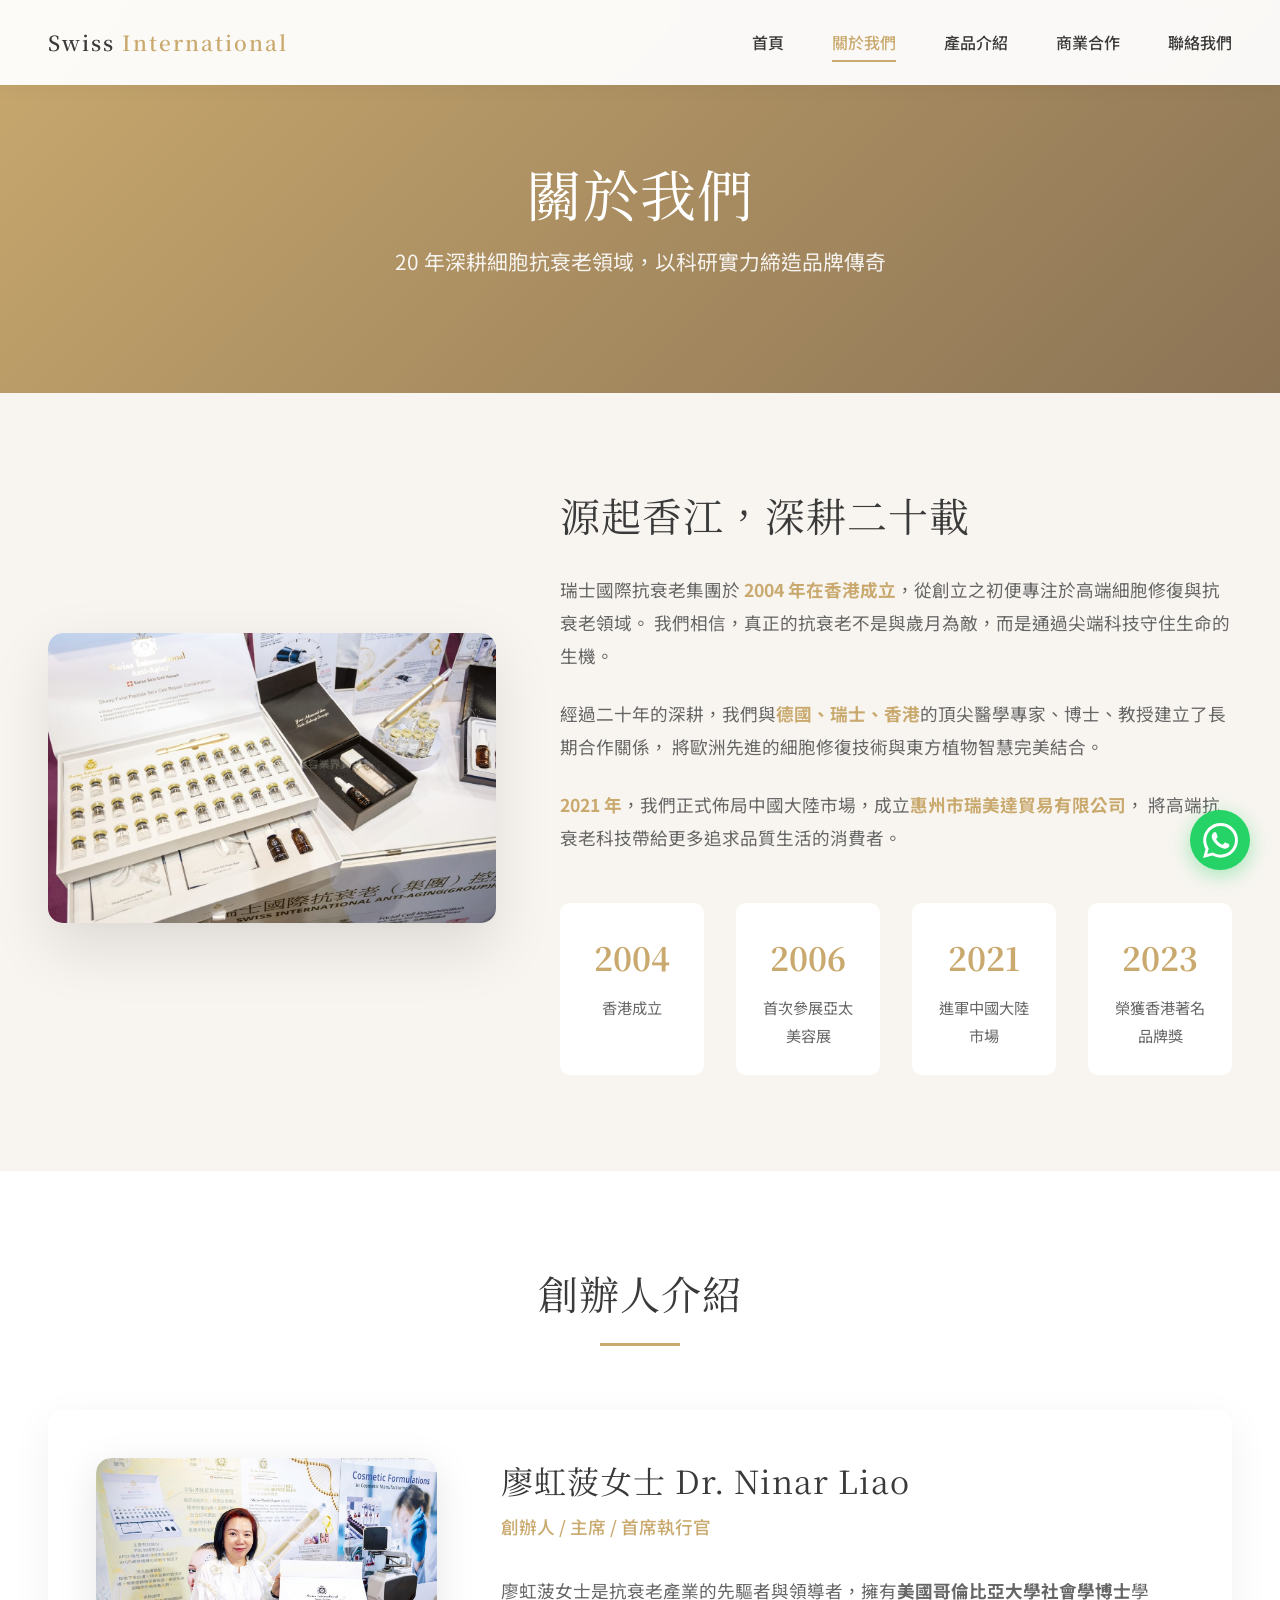
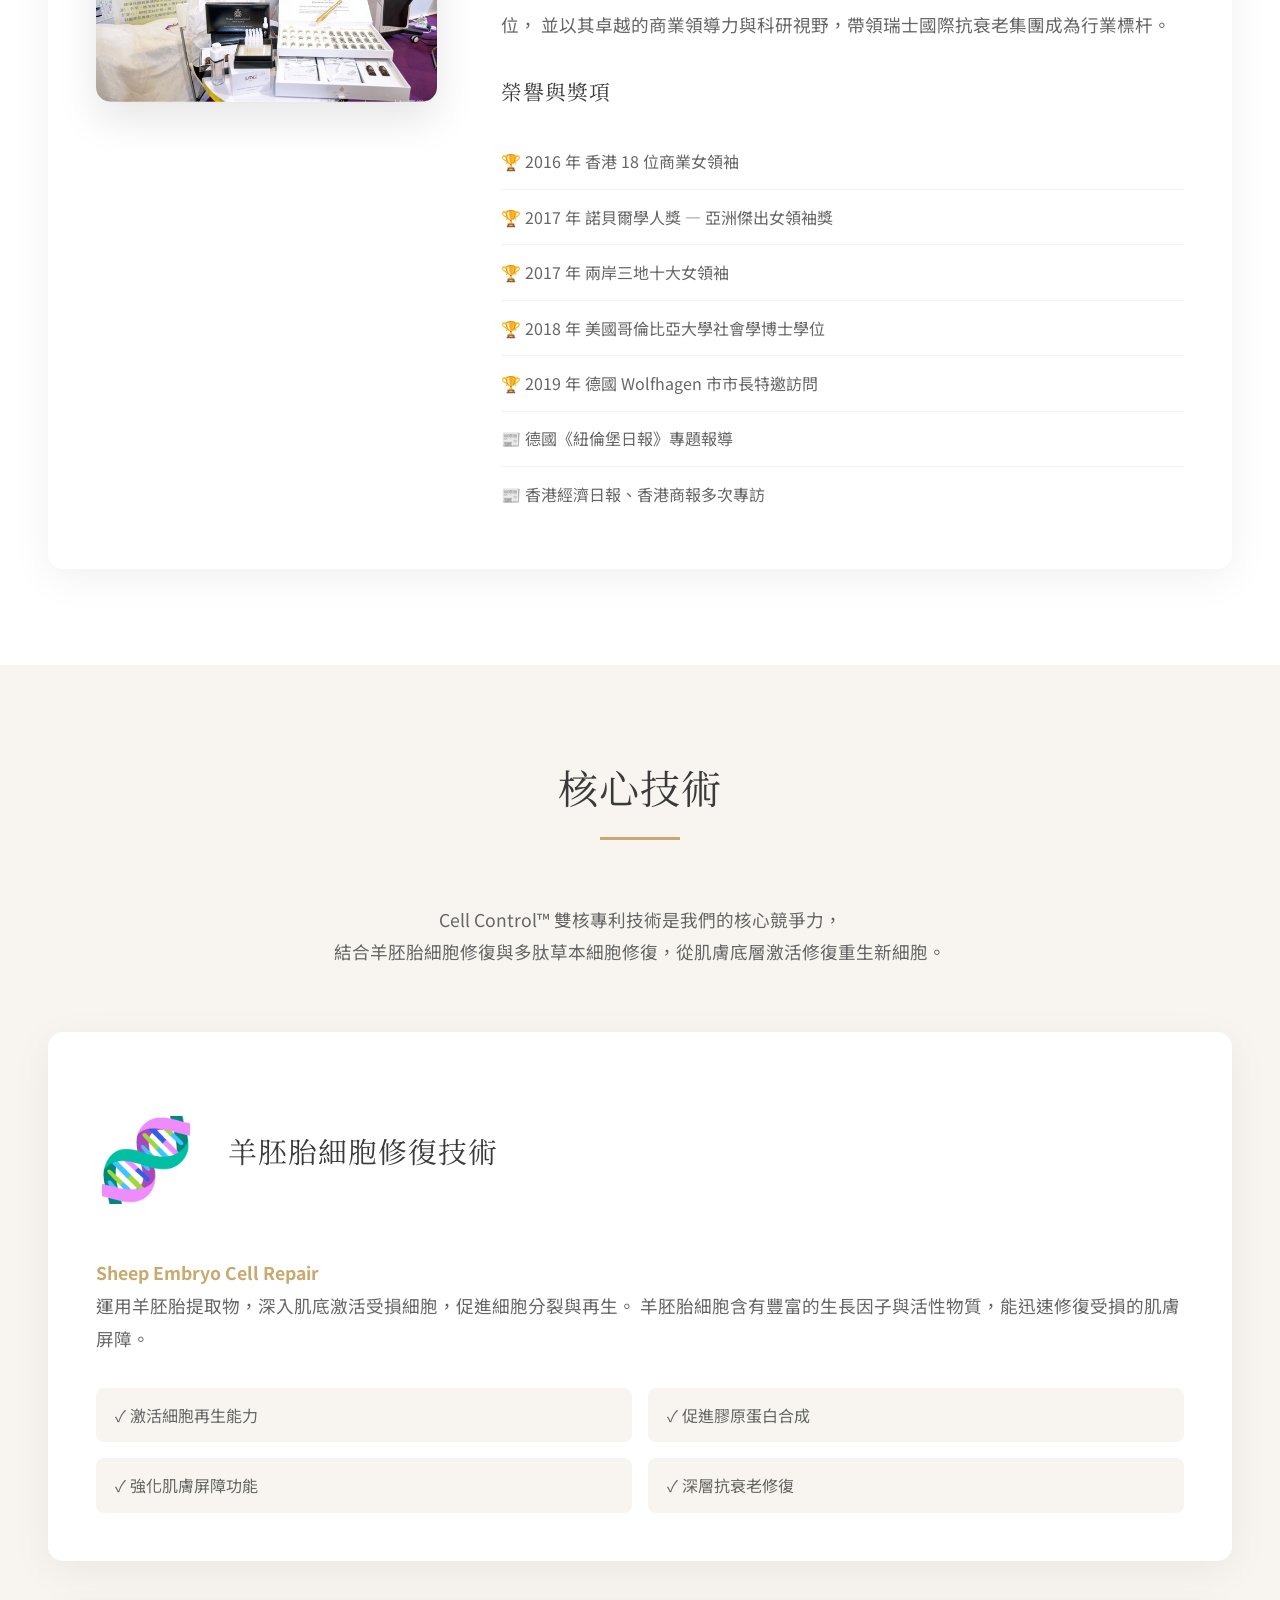
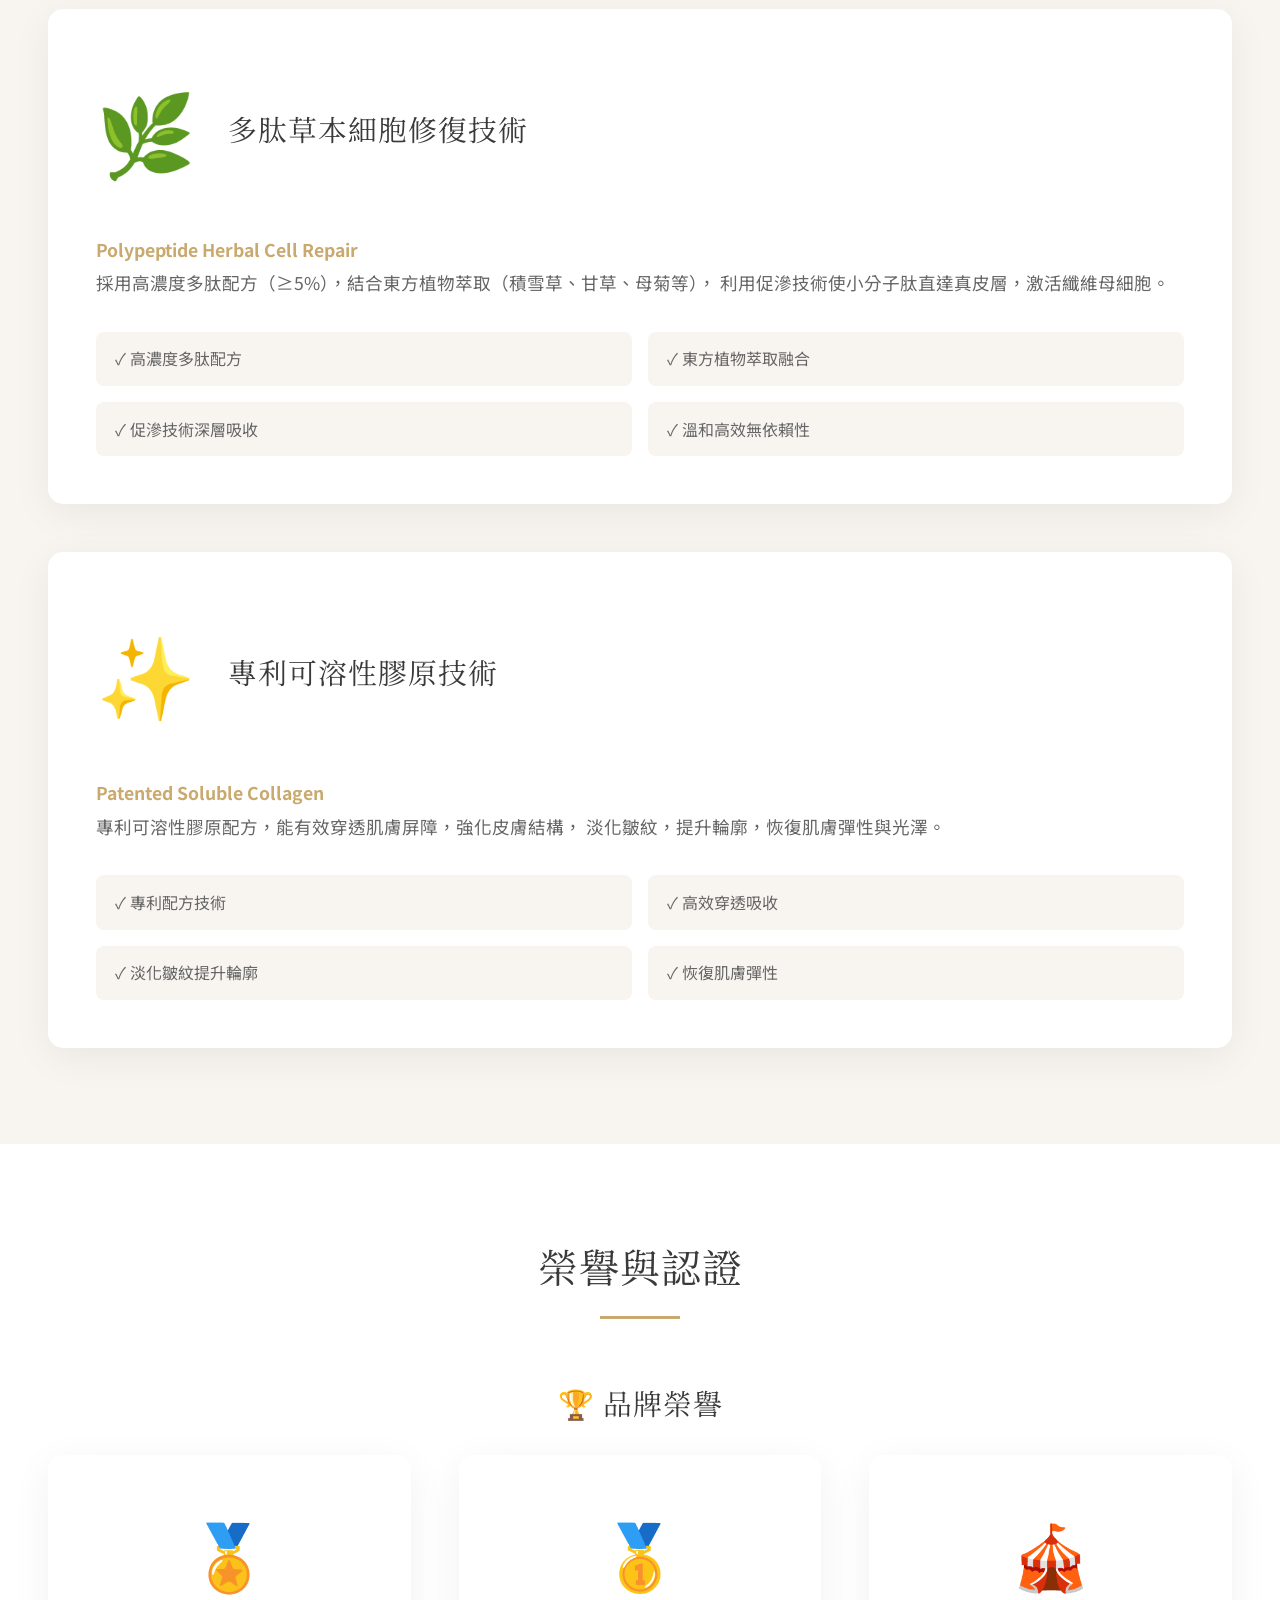
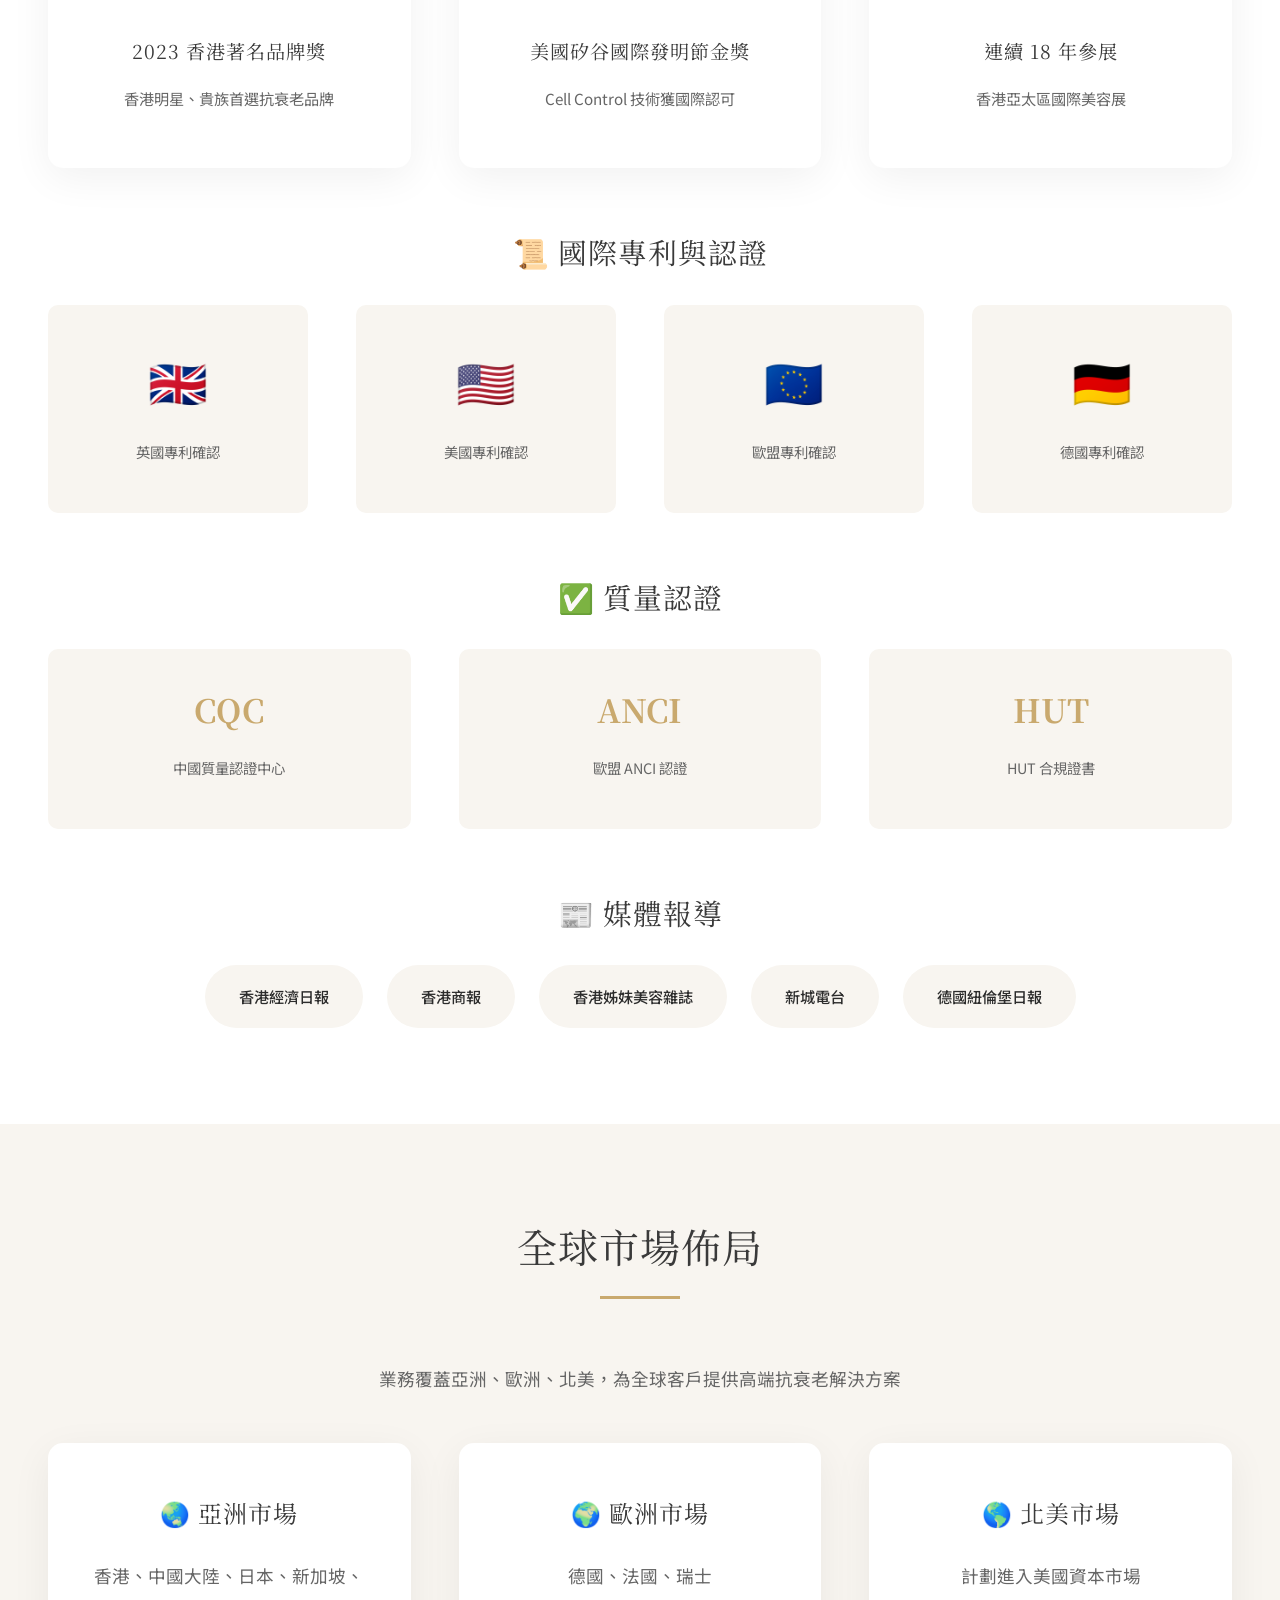
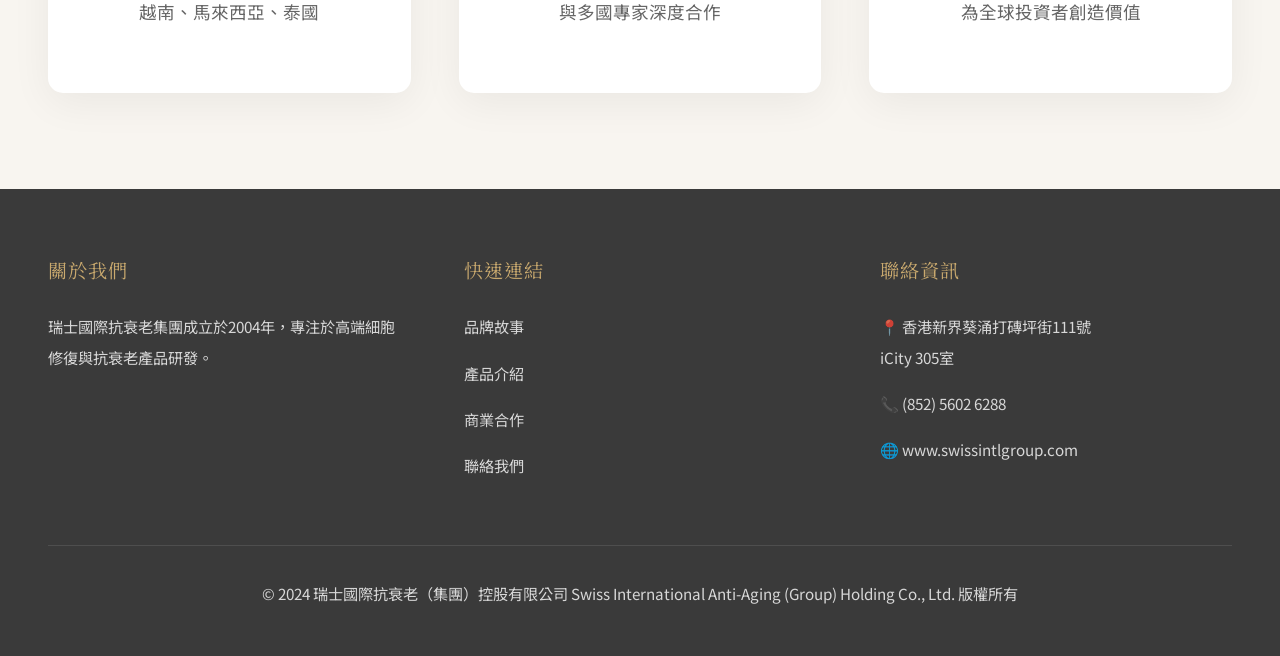
==== commit 09c2db67: "update: about.html - new address & contacts" ====
--- a/about.html
+++ b/about.html
@@ -328,9 +328,9 @@
                 
                 <div class="footer-column">
                     <h4>聯絡資訊</h4>
-                    <p>📍 香港九龍尖沙咀麼地道66號<br>尖沙咀中心103A室</p>
-                    <p>📞 (852) 2670 5598</p>
-                    <p>🌐 www.swissint.com.hk</p>
+                    <p>📍 香港新界葵涌打磚坪街111號<br>iCity 305室</p>
+                    <p>📞 (852) 5602 6288</p>
+                    <p>🌐 www.swissintlgroup.com</p>
                 </div>
             </div>
             
@@ -341,7 +341,7 @@
     </footer>
 
     <!-- WhatsApp 浮動按鈕 -->
-    <a href="https://wa.me/85226705598" target="_blank" class="whatsapp-float" title="WhatsApp 聯絡我們">
+    <a href="https://wa.me/85256026288" target="_blank" class="whatsapp-float" title="WhatsApp 聯絡我們">
         <svg xmlns="http://www.w3.org/2000/svg" viewBox="0 0 24 24">
             <path d="M17.472 14.382c-.297-.149-1.758-.867-2.03-.967-.273-.099-.471-.148-.67.15-.197.297-.767.966-.94 1.164-.173.199-.347.223-.644.075-.297-.15-1.255-.463-2.39-1.475-.883-.788-1.48-1.761-1.653-2.059-.173-.297-.018-.458.13-.606.134-.133.298-.347.446-.52.149-.174.198-.298.298-.497.099-.198.05-.371-.025-.52-.075-.149-.669-1.612-.916-2.207-.242-.579-.487-.5-.669-.51-.173-.008-.371-.01-.57-.01-.198 0-.52.074-.792.372-.272.297-1.04 1.016-1.04 2.479 0 1.462 1.065 2.875 1.213 3.074.149.198 2.096 3.2 5.077 4.487.709.306 1.262.489 1.694.625.712.227 1.36.195 1.871.118.571-.085 1.758-.719 2.006-1.413.248-.694.248-1.289.173-1.413-.074-.124-.272-.198-.57-.347m-5.421 7.403h-.004a9.87 9.87 0 01-5.031-1.378l-.361-.214-3.741.982.998-3.648-.235-.374a9.86 9.86 0 01-1.51-5.26c.001-5.45 4.436-9.884 9.888-9.884 2.64 0 5.122 1.03 6.988 2.898a9.825 9.825 0 012.893 6.994c-.003 5.45-4.437 9.884-9.885 9.884m8.413-18.297A11.815 11.815 0 0012.05 0C5.495 0 .16 5.335.157 11.892c0 2.096.547 4.142 1.588 5.945L.057 24l6.305-1.654a11.882 11.882 0 005.683 1.448h.005c6.554 0 11.890-5.335 11.893-11.893a11.821 11.821 0 00-3.48-8.413Z"/>
         </svg>
